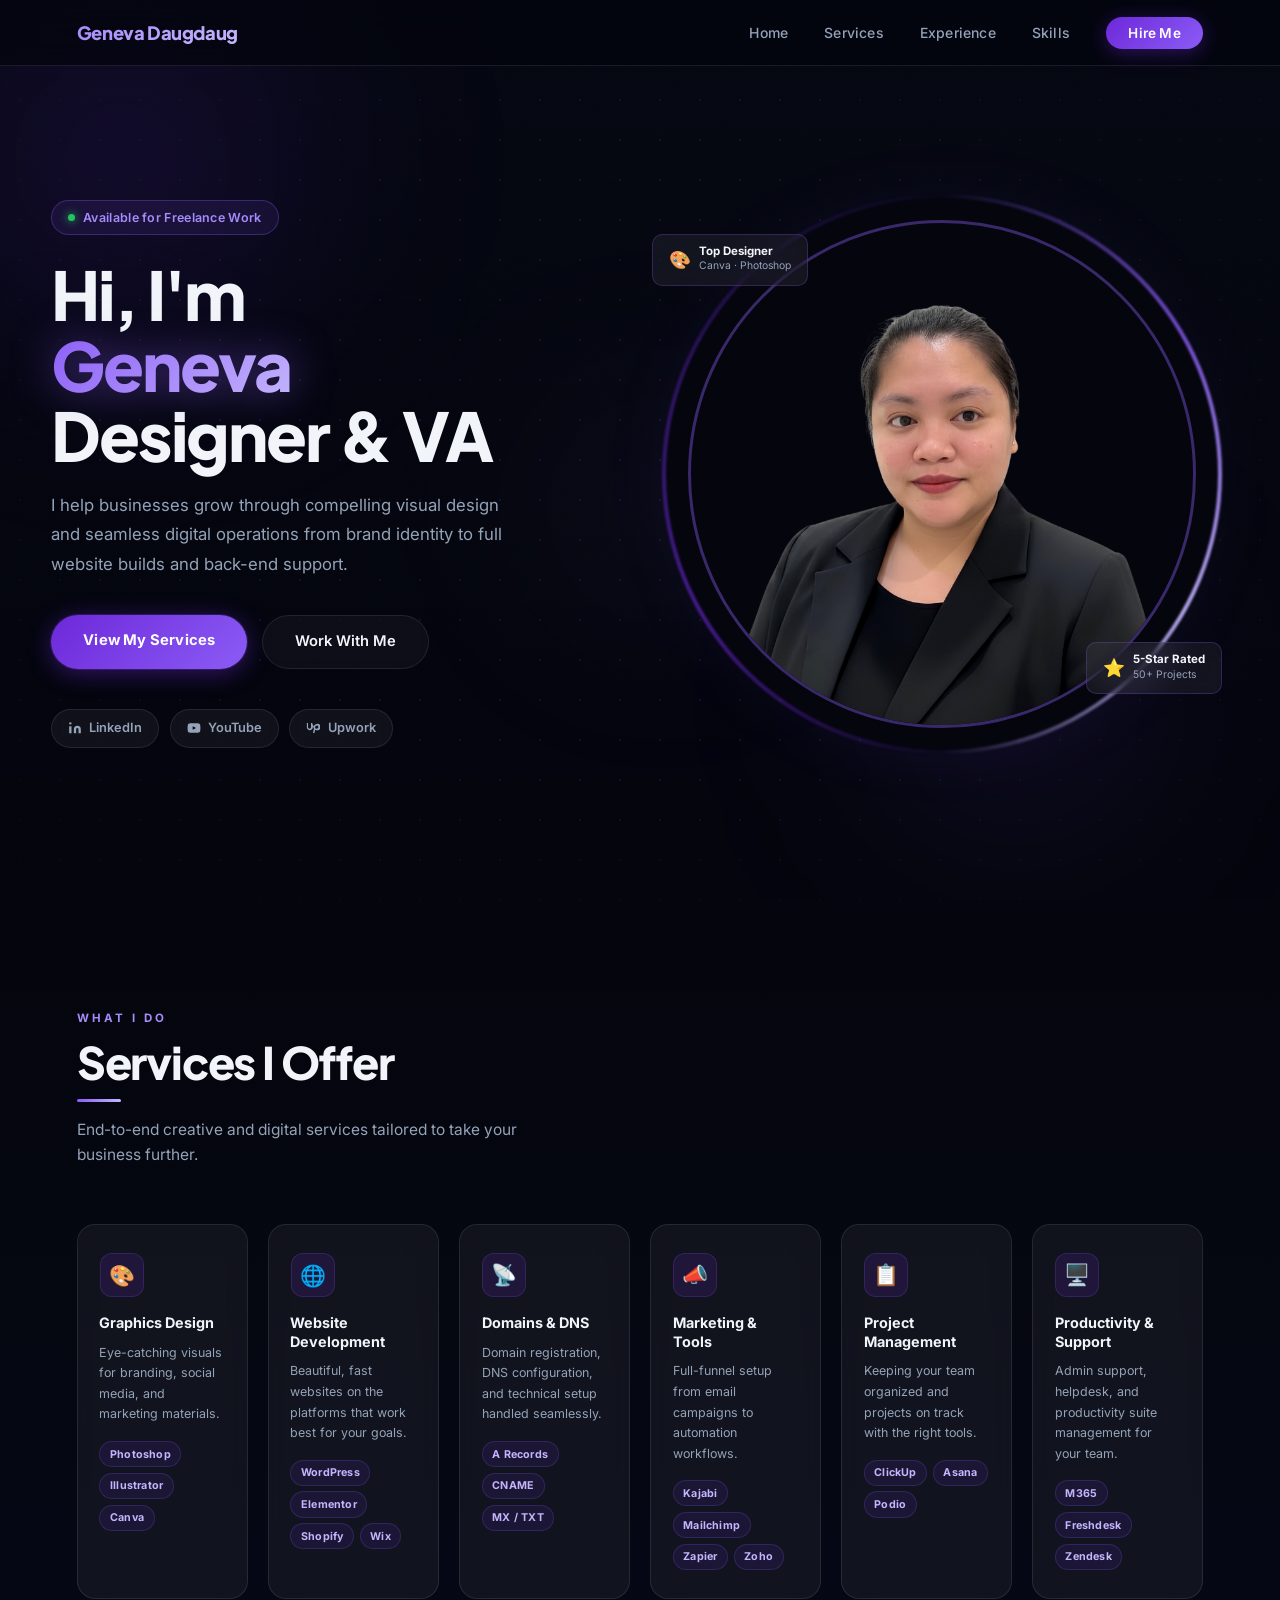
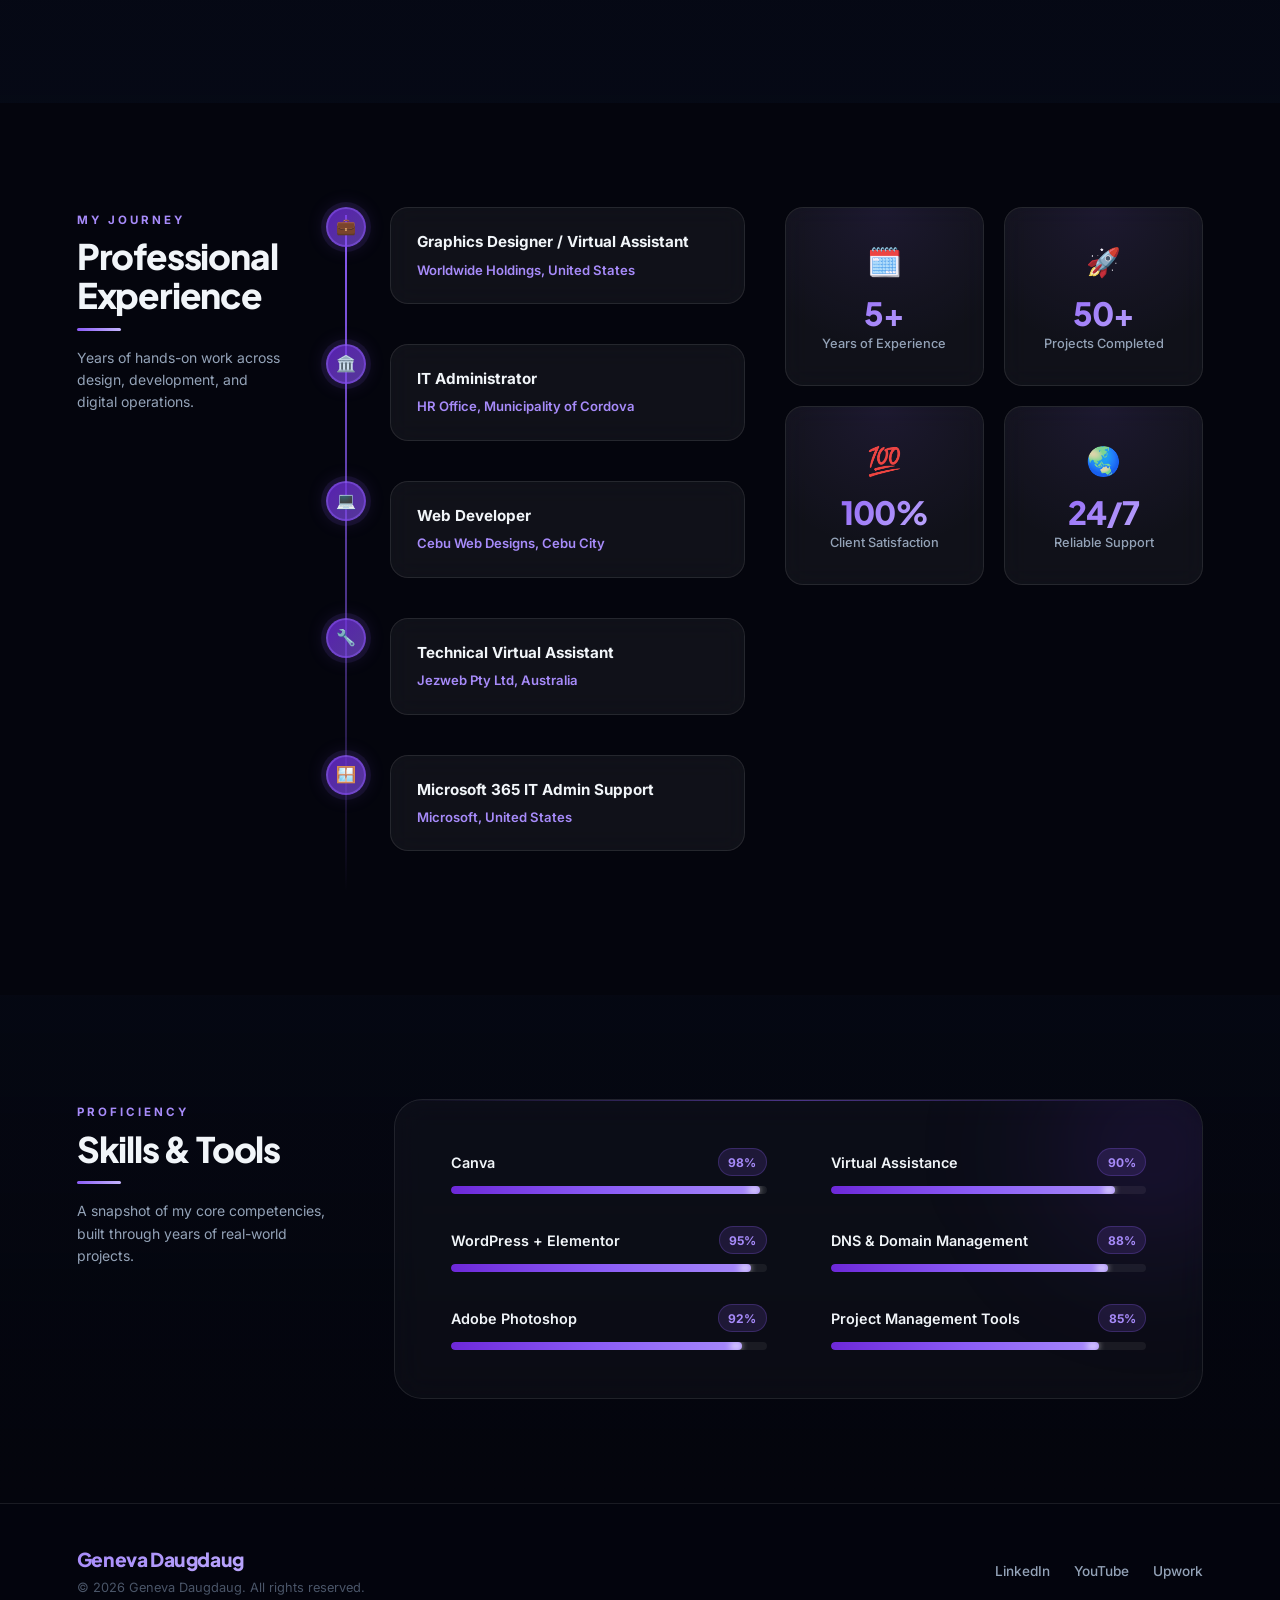
==== index.html @ 977ea363 "feat: update hero portrait to local photo and increase size to 520px Co-Authored-By: Claude Sonnet 4" ====
<!DOCTYPE html>
<html lang="en">
<head>
  <meta charset="UTF-8" />
  <meta name="viewport" content="width=device-width, initial-scale=1.0" />
  <title>Geneva Daugdaug - Designer & Virtual Assistant</title>
  <link rel="preconnect" href="https://fonts.googleapis.com" />
  <link rel="preconnect" href="https://fonts.gstatic.com" crossorigin />
  <link href="https://fonts.googleapis.com/css2?family=Inter:wght@300;400;500;600;700;800;900&family=Plus+Jakarta+Sans:wght@700;800;900&display=swap" rel="stylesheet" />
  <style>
    /* ─────────────────── RESET & VARIABLES ─────────────────── */
    *, *::before, *::after { box-sizing: border-box; margin: 0; padding: 0; }

    :root {
      --bg-deep:    #04050d;
      --bg-navy:    #070b18;
      --bg-card:    rgba(255,255,255,0.04);
      --glass:      rgba(255,255,255,0.05);
      --glass-border: rgba(255,255,255,0.09);
      --purple-1:   #6d28d9;
      --purple-2:   #8b5cf6;
      --purple-3:   #a78bfa;
      --purple-4:   #c4b5fd;
      --neon:       #9f5ff8;
      --text:       #f1f5f9;
      --muted:      #94a3b8;
      --dim:        #4a5568;
      --radius-sm:  10px;
      --radius-md:  18px;
      --radius-lg:  28px;
      --radius-xl:  40px;
      --glow-sm:    0 0 20px rgba(139,92,246,0.25);
      --glow-md:    0 0 40px rgba(139,92,246,0.35);
      --glow-lg:    0 0 80px rgba(139,92,246,0.4);
      --transition: all 0.3s cubic-bezier(0.4, 0, 0.2, 1);
    }

    html { scroll-behavior: smooth; }

    body {
      font-family: 'Inter', sans-serif;
      background: var(--bg-deep);
      color: var(--text);
      overflow-x: hidden;
      line-height: 1.6;
    }

    /* ─────────────────── SCROLLBAR ─────────────────── */
    ::-webkit-scrollbar { width: 6px; }
    ::-webkit-scrollbar-track { background: var(--bg-deep); }
    ::-webkit-scrollbar-thumb { background: var(--purple-2); border-radius: 3px; }

    /* ─────────────────── NOISE TEXTURE ─────────────────── */
    body::before {
      content: '';
      position: fixed;
      inset: 0;
      background-image: url("data:image/svg+xml,%3Csvg viewBox='0 0 200 200' xmlns='http://www.w3.org/2000/svg'%3E%3Cfilter id='n'%3E%3CfeTurbulence type='fractalNoise' baseFrequency='0.65' numOctaves='3' stitchTiles='stitch'/%3E%3C/filter%3E%3Crect width='100%25' height='100%25' filter='url(%23n)' opacity='0.04'/%3E%3C/svg%3E");
      background-size: 200px;
      pointer-events: none;
      z-index: 0;
      opacity: 0.6;
    }

    /* ─────────────────── NAV ─────────────────── */
    nav {
      position: fixed;
      top: 0; left: 0; right: 0;
      z-index: 200;
      display: flex;
      align-items: center;
      justify-content: space-between;
      padding: 1.1rem 6%;
      background: rgba(4,5,13,0.7);
      backdrop-filter: blur(20px);
      -webkit-backdrop-filter: blur(20px);
      border-bottom: 1px solid var(--glass-border);
    }

    .nav-logo {
      font-family: 'Plus Jakarta Sans', sans-serif;
      font-size: 1.15rem;
      font-weight: 800;
      background: linear-gradient(135deg, var(--purple-3), var(--purple-4));
      -webkit-background-clip: text;
      -webkit-text-fill-color: transparent;
      letter-spacing: -0.4px;
    }

    .nav-links {
      display: flex;
      gap: 2.25rem;
      list-style: none;
      align-items: center;
    }

    .nav-links a {
      color: var(--muted);
      text-decoration: none;
      font-size: 0.875rem;
      font-weight: 500;
      letter-spacing: 0.2px;
      transition: var(--transition);
    }
    .nav-links a:hover { color: var(--text); }

    .nav-hire {
      background: linear-gradient(135deg, var(--purple-1), var(--purple-2));
      color: #fff !important;
      padding: 0.5rem 1.4rem;
      border-radius: 50px;
      font-weight: 600 !important;
      font-size: 0.85rem !important;
      box-shadow: 0 4px 20px rgba(109,40,217,0.4);
      transition: var(--transition) !important;
    }
    .nav-hire:hover { transform: translateY(-1px); box-shadow: 0 6px 28px rgba(109,40,217,0.55) !important; }

    /* ─────────────────── HERO ─────────────────── */
    #hero {
      min-height: 100vh;
      display: grid;
      grid-template-columns: 50fr 50fr;
      align-items: center;
      gap: 2rem;
      padding: 8rem 4% 5rem;
      position: relative;
      overflow: hidden;
    }

    /* Background orbs */
    .hero-orb-1, .hero-orb-2, .hero-orb-3 {
      position: absolute;
      border-radius: 50%;
      filter: blur(100px);
      pointer-events: none;
      z-index: 0;
    }
    .hero-orb-1 {
      width: 500px; height: 500px;
      background: radial-gradient(circle, rgba(109,40,217,0.22) 0%, transparent 70%);
      top: -10%; left: -10%;
    }
    .hero-orb-2 {
      width: 400px; height: 400px;
      background: radial-gradient(circle, rgba(139,92,246,0.15) 0%, transparent 70%);
      bottom: 0; right: 5%;
    }
    .hero-orb-3 {
      width: 300px; height: 300px;
      background: radial-gradient(circle, rgba(167,139,250,0.1) 0%, transparent 70%);
      top: 40%; left: 40%;
    }

    /* Grid dots background */
    #hero::after {
      content: '';
      position: absolute;
      inset: 0;
      background-image: radial-gradient(rgba(139,92,246,0.12) 1px, transparent 1px);
      background-size: 40px 40px;
      mask-image: radial-gradient(ellipse 80% 80% at 50% 50%, black 40%, transparent 100%);
      -webkit-mask-image: radial-gradient(ellipse 80% 80% at 50% 50%, black 40%, transparent 100%);
      pointer-events: none;
      z-index: 0;
    }

    .hero-left, .hero-right { position: relative; z-index: 1; }

    /* Badge */
    .badge {
      display: inline-flex;
      align-items: center;
      gap: 0.5rem;
      background: rgba(139,92,246,0.1);
      border: 1px solid rgba(139,92,246,0.3);
      color: var(--purple-3);
      font-size: 0.78rem;
      font-weight: 600;
      padding: 0.4rem 1rem;
      border-radius: 50px;
      margin-bottom: 1.5rem;
      letter-spacing: 0.3px;
    }
    .badge-dot {
      width: 7px; height: 7px;
      background: #22c55e;
      border-radius: 50%;
      box-shadow: 0 0 8px #22c55e;
      animation: pulse-dot 2s ease-in-out infinite;
    }
    @keyframes pulse-dot {
      0%, 100% { box-shadow: 0 0 8px #22c55e; }
      50% { box-shadow: 0 0 14px #22c55e, 0 0 4px #22c55e; }
    }

    /* Headline */
    .hero-headline {
      font-family: 'Plus Jakarta Sans', sans-serif;
      font-size: clamp(2.6rem, 5.5vw, 4.2rem);
      font-weight: 900;
      line-height: 1.05;
      letter-spacing: -2px;
      margin-bottom: 1.25rem;
    }
    .hero-headline .name-glow {
      background: linear-gradient(135deg, var(--purple-2), var(--purple-4));
      -webkit-background-clip: text;
      -webkit-text-fill-color: transparent;
      position: relative;
      filter: drop-shadow(0 0 20px rgba(139,92,246,0.5));
    }

    .hero-sub {
      color: var(--muted);
      font-size: 1.05rem;
      max-width: 460px;
      line-height: 1.75;
      margin-bottom: 2.25rem;
      font-weight: 400;
    }

    /* CTA Buttons */
    .hero-actions {
      display: flex;
      gap: 0.9rem;
      margin-bottom: 2.5rem;
      flex-wrap: wrap;
    }
    .btn-fill {
      background: linear-gradient(135deg, var(--purple-1), var(--purple-2));
      color: #fff;
      padding: 0.9rem 2rem;
      border-radius: 50px;
      font-weight: 700;
      font-size: 0.92rem;
      text-decoration: none;
      letter-spacing: 0.2px;
      transition: var(--transition);
      box-shadow: 0 4px 24px rgba(109,40,217,0.45), 0 0 0 1px rgba(139,92,246,0.2);
      position: relative;
      overflow: hidden;
    }
    .btn-fill::before {
      content: '';
      position: absolute;
      inset: 0;
      background: linear-gradient(135deg, rgba(255,255,255,0.15), transparent);
      opacity: 0;
      transition: opacity 0.3s;
    }
    .btn-fill:hover { transform: translateY(-2px); box-shadow: 0 8px 32px rgba(109,40,217,0.6), 0 0 0 1px rgba(139,92,246,0.3); }
    .btn-fill:hover::before { opacity: 1; }

    .btn-outline {
      background: rgba(255,255,255,0.04);
      color: var(--text);
      padding: 0.9rem 2rem;
      border-radius: 50px;
      font-weight: 600;
      font-size: 0.92rem;
      text-decoration: none;
      border: 1px solid var(--glass-border);
      transition: var(--transition);
      backdrop-filter: blur(8px);
    }
    .btn-outline:hover { border-color: rgba(139,92,246,0.5); background: rgba(139,92,246,0.08); color: var(--purple-3); transform: translateY(-2px); }

    /* Social pills */
    .social-pills {
      display: flex;
      gap: 0.65rem;
      flex-wrap: wrap;
    }
    .social-pill {
      display: flex;
      align-items: center;
      gap: 0.45rem;
      background: var(--glass);
      border: 1px solid var(--glass-border);
      color: var(--muted);
      text-decoration: none;
      padding: 0.5rem 1rem;
      border-radius: 50px;
      font-size: 0.8rem;
      font-weight: 600;
      transition: var(--transition);
      backdrop-filter: blur(8px);
    }
    .social-pill svg { width: 14px; height: 14px; flex-shrink: 0; }
    .social-pill:hover { color: var(--text); border-color: rgba(139,92,246,0.4); background: rgba(139,92,246,0.08); transform: translateY(-2px); }

    /* ─────────────────── HERO RIGHT ─────────────────── */
    .hero-right {
      display: flex;
      align-items: center;
      justify-content: center;
    }

    .portrait-scene {
      position: relative;
      width: 520px;
      height: 520px;
      flex-shrink: 0;
    }

    /* Outer spinning ring */
    .ring-outer {
      position: absolute;
      inset: -20px;
      border-radius: 50%;
      background: conic-gradient(
        from 0deg,
        transparent 0deg,
        rgba(139,92,246,0.8) 60deg,
        rgba(196,181,253,0.9) 120deg,
        transparent 180deg,
        rgba(109,40,217,0.6) 240deg,
        transparent 360deg
      );
      animation: spin 6s linear infinite;
      filter: blur(1px);
    }
    @keyframes spin { to { transform: rotate(360deg); } }

    .ring-outer::after {
      content: '';
      position: absolute;
      inset: 4px;
      border-radius: 50%;
      background: var(--bg-deep);
    }

    /* Glow behind */
    .portrait-glow {
      position: absolute;
      inset: -40px;
      border-radius: 50%;
      background: radial-gradient(circle, rgba(109,40,217,0.35) 0%, rgba(139,92,246,0.15) 40%, transparent 70%);
      filter: blur(30px);
      animation: glow-pulse 3s ease-in-out infinite;
    }
    @keyframes glow-pulse {
      0%, 100% { opacity: 0.7; transform: scale(1); }
      50% { opacity: 1; transform: scale(1.05); }
    }

    /* Portrait image */
    .portrait-img {
      position: absolute;
      inset: 6px;
      border-radius: 50%;
      overflow: hidden;
      z-index: 2;
      border: 3px solid rgba(139,92,246,0.4);
    }
    .portrait-img img {
      width: 100%;
      height: 100%;
      object-fit: cover;
      object-position: center top;
      filter: brightness(1.05) contrast(1.05);
    }

    /* Floating particles */
    .particle {
      position: absolute;
      border-radius: 50%;
      background: var(--purple-3);
      animation: float-particle linear infinite;
      opacity: 0;
      z-index: 3;
    }
    @keyframes float-particle {
      0%   { opacity: 0; transform: translateY(0) scale(0); }
      10%  { opacity: 0.8; }
      90%  { opacity: 0.4; }
      100% { opacity: 0; transform: translateY(-120px) scale(1.5); }
    }
    .p1 { width: 6px; height: 6px; bottom: 60px; left: 20px;  animation-duration: 3.5s; animation-delay: 0s; }
    .p2 { width: 4px; height: 4px; bottom: 40px; right: 30px; animation-duration: 4s;   animation-delay: 0.8s; background: var(--purple-4); }
    .p3 { width: 8px; height: 8px; bottom: 80px; left: 50px;  animation-duration: 5s;   animation-delay: 1.5s; }
    .p4 { width: 3px; height: 3px; bottom: 30px; right: 60px; animation-duration: 3s;   animation-delay: 2.2s; background: #c4b5fd; }
    .p5 { width: 5px; height: 5px; bottom: 100px; left: 0px;  animation-duration: 4.5s; animation-delay: 0.4s; }
    .p6 { width: 4px; height: 4px; bottom: 50px; right: 10px; animation-duration: 3.8s; animation-delay: 1.1s; background: var(--purple-4); }
    .p7 { width: 7px; height: 7px; bottom: 20px; left: 80px;  animation-duration: 4.2s; animation-delay: 2.7s; }
    .p8 { width: 3px; height: 3px; bottom: 70px; right: 80px; animation-duration: 5.5s; animation-delay: 0.6s; background: #e0d4ff; }

    /* Floating stat chips */
    .stat-chip {
      position: absolute;
      background: rgba(255,255,255,0.06);
      backdrop-filter: blur(16px);
      -webkit-backdrop-filter: blur(16px);
      border: 1px solid rgba(139,92,246,0.25);
      border-radius: var(--radius-sm);
      padding: 0.6rem 1rem;
      display: flex;
      align-items: center;
      gap: 0.5rem;
      z-index: 4;
      animation: chip-float 4s ease-in-out infinite;
    }
    @keyframes chip-float {
      0%, 100% { transform: translateY(0); }
      50% { transform: translateY(-8px); }
    }
    .chip-1 { top: 20px; left: -30px; animation-delay: 0s; }
    .chip-2 { bottom: 40px; right: -20px; animation-delay: 1.5s; }
    .chip-icon { font-size: 1.1rem; }
    .chip-label { font-size: 0.72rem; font-weight: 700; color: var(--text); line-height: 1.2; }
    .chip-sub { font-size: 0.65rem; color: var(--muted); }

    /* ─────────────────── SECTION BASE ─────────────────── */
    section { padding: 6.5rem 6%; position: relative; z-index: 1; }
    section:nth-child(even) { background: linear-gradient(to bottom, rgba(7,11,24,0.5), var(--bg-deep)); }

    .section-eyebrow {
      display: inline-block;
      font-size: 0.72rem;
      font-weight: 700;
      letter-spacing: 3px;
      text-transform: uppercase;
      color: var(--purple-3);
      margin-bottom: 0.6rem;
    }
    .section-title {
      font-family: 'Plus Jakarta Sans', sans-serif;
      font-size: clamp(1.9rem, 4vw, 2.8rem);
      font-weight: 900;
      letter-spacing: -1.2px;
      margin-bottom: 0.6rem;
      line-height: 1.1;
    }
    .section-line {
      width: 44px; height: 3px;
      background: linear-gradient(90deg, var(--purple-2), var(--purple-4));
      border-radius: 2px;
      margin: 0.8rem 0 1rem;
    }
    .section-desc {
      color: var(--muted);
      max-width: 500px;
      margin-bottom: 3.5rem;
      font-size: 0.97rem;
    }

    /* ─────────────────── SERVICES ─────────────────── */
    #services {
      background: linear-gradient(to bottom, var(--bg-deep), rgba(7,11,24,0.8));
    }

    .services-grid {
      display: grid;
      grid-template-columns: repeat(6, 1fr);
      gap: 1.25rem;
    }

    .service-card {
      background: var(--glass);
      border: 1px solid var(--glass-border);
      border-radius: var(--radius-md);
      padding: 1.75rem 1.35rem;
      backdrop-filter: blur(12px);
      -webkit-backdrop-filter: blur(12px);
      transition: var(--transition);
      position: relative;
      overflow: hidden;
      cursor: default;
    }
    .service-card::before {
      content: '';
      position: absolute;
      top: 0; left: 0; right: 0;
      height: 1px;
      background: linear-gradient(90deg, transparent, rgba(139,92,246,0.6), transparent);
      opacity: 0;
      transition: opacity 0.35s;
    }
    .service-card::after {
      content: '';
      position: absolute;
      inset: 0;
      background: radial-gradient(circle at 50% 0%, rgba(139,92,246,0.08) 0%, transparent 60%);
      opacity: 0;
      transition: opacity 0.35s;
    }
    .service-card:hover {
      transform: translateY(-6px);
      border-color: rgba(139,92,246,0.35);
      box-shadow: 0 16px 48px rgba(0,0,0,0.4), 0 0 0 1px rgba(139,92,246,0.15), var(--glow-sm);
    }
    .service-card:hover::before, .service-card:hover::after { opacity: 1; }

    .service-icon-wrap {
      width: 44px; height: 44px;
      background: rgba(109,40,217,0.15);
      border: 1px solid rgba(139,92,246,0.2);
      border-radius: 12px;
      display: flex;
      align-items: center;
      justify-content: center;
      margin-bottom: 1.1rem;
      font-size: 1.3rem;
      transition: var(--transition);
    }
    .service-card:hover .service-icon-wrap {
      background: rgba(109,40,217,0.25);
      box-shadow: 0 0 16px rgba(139,92,246,0.3);
    }
    .service-name {
      font-weight: 700;
      font-size: 0.9rem;
      margin-bottom: 0.6rem;
      line-height: 1.3;
    }
    .service-desc {
      color: var(--muted);
      font-size: 0.78rem;
      line-height: 1.65;
      margin-bottom: 1rem;
    }
    .tag-group { display: flex; flex-wrap: wrap; gap: 0.35rem; }
    .tag {
      background: rgba(109,40,217,0.12);
      border: 1px solid rgba(139,92,246,0.2);
      color: var(--purple-4);
      font-size: 0.67rem;
      font-weight: 700;
      padding: 0.22rem 0.6rem;
      border-radius: 50px;
      letter-spacing: 0.2px;
    }

    /* ─────────────────── EXPERIENCE ─────────────────── */
    #experience { background: var(--bg-deep); }

    .exp-layout {
      display: grid;
      grid-template-columns: 20fr 40fr 40fr;
      gap: 2.5rem;
      align-items: start;
    }

    .exp-header { padding-top: 0.25rem; }
    .exp-header .section-eyebrow { display: block; margin-bottom: 0.5rem; }
    .exp-header .section-title { font-size: clamp(1.6rem, 3vw, 2.2rem); }
    .exp-header .section-line { margin: 0.8rem 0 1rem; }
    .exp-header .section-desc { font-size: 0.875rem; max-width: 100%; margin-bottom: 0; }

    /* Timeline */
    .timeline { position: relative; }
    .timeline::before {
      content: '';
      position: absolute;
      left: 19px;
      top: 8px;
      bottom: 0;
      width: 2px;
      background: linear-gradient(to bottom,
        var(--purple-2) 0%,
        rgba(139,92,246,0.5) 60%,
        transparent 100%
      );
    }

    .tl-item {
      display: flex;
      gap: 1.5rem;
      padding-bottom: 2.5rem;
      position: relative;
    }

    .tl-icon {
      width: 40px; height: 40px;
      min-width: 40px;
      border-radius: 50%;
      background: linear-gradient(135deg, rgba(109,40,217,0.8), rgba(139,92,246,0.6));
      border: 2px solid rgba(139,92,246,0.5);
      display: flex;
      align-items: center;
      justify-content: center;
      font-size: 1rem;
      z-index: 1;
      box-shadow: 0 0 0 5px rgba(139,92,246,0.1), 0 0 20px rgba(139,92,246,0.2);
    }

    .tl-card {
      background: var(--glass);
      border: 1px solid var(--glass-border);
      border-radius: var(--radius-md);
      padding: 1.4rem 1.6rem;
      flex: 1;
      backdrop-filter: blur(12px);
      transition: var(--transition);
    }
    .tl-card:hover {
      border-color: rgba(139,92,246,0.3);
      box-shadow: var(--glow-sm);
      transform: translateX(4px);
    }
    .tl-role {
      font-weight: 700;
      font-size: 0.95rem;
      margin-bottom: 0.3rem;
    }
    .tl-org {
      color: var(--purple-3);
      font-size: 0.82rem;
      font-weight: 600;
    }

    /* Stats */
    .stats-grid {
      display: grid;
      grid-template-columns: 1fr 1fr;
      gap: 1.25rem;
    }

    .stat-card {
      background: var(--glass);
      border: 1px solid var(--glass-border);
      border-radius: var(--radius-md);
      padding: 2rem 1.5rem;
      backdrop-filter: blur(12px);
      text-align: center;
      position: relative;
      overflow: hidden;
      transition: var(--transition);
    }
    .stat-card::before {
      content: '';
      position: absolute;
      inset: 0;
      background: radial-gradient(circle at 50% 0%, rgba(139,92,246,0.1) 0%, transparent 70%);
    }
    .stat-card:hover {
      border-color: rgba(139,92,246,0.35);
      transform: translateY(-4px);
      box-shadow: 0 16px 48px rgba(0,0,0,0.35), var(--glow-sm);
    }
    .stat-emoji { font-size: 1.75rem; margin-bottom: 0.75rem; }
    .stat-num {
      font-family: 'Plus Jakarta Sans', sans-serif;
      font-size: 2rem;
      font-weight: 900;
      background: linear-gradient(135deg, var(--purple-2), var(--purple-4));
      -webkit-background-clip: text;
      -webkit-text-fill-color: transparent;
      letter-spacing: -1px;
      line-height: 1;
      margin-bottom: 0.4rem;
    }
    .stat-label {
      color: var(--muted);
      font-size: 0.8rem;
      font-weight: 500;
      line-height: 1.4;
    }

    /* ─────────────────── SKILLS ─────────────────── */
    #skills {
      background: linear-gradient(to bottom, rgba(7,11,24,0.5), var(--bg-deep));
    }

    .skills-layout {
      display: grid;
      grid-template-columns: 25fr 75fr;
      gap: 3rem;
      align-items: start;
    }

    .skills-header { padding-top: 0.25rem; }
    .skills-header .section-eyebrow { display: block; margin-bottom: 0.5rem; }
    .skills-header .section-title { font-size: clamp(1.6rem, 3vw, 2.2rem); }
    .skills-header .section-line { margin: 0.8rem 0 1rem; }
    .skills-header .section-desc { font-size: 0.875rem; max-width: 100%; margin-bottom: 0; }

    .skills-panel {
      background: rgba(255,255,255,0.03);
      border: 1px solid var(--glass-border);
      border-radius: var(--radius-lg);
      padding: 3rem 3.5rem;
      backdrop-filter: blur(16px);
      -webkit-backdrop-filter: blur(16px);
      position: relative;
      overflow: hidden;
    }
    .skills-panel::before {
      content: '';
      position: absolute;
      top: 0; left: 0; right: 0;
      height: 1px;
      background: linear-gradient(90deg, transparent, rgba(139,92,246,0.5), transparent);
    }
    .skills-panel-glow {
      position: absolute;
      top: -100px; right: -100px;
      width: 300px; height: 300px;
      border-radius: 50%;
      background: radial-gradient(circle, rgba(109,40,217,0.2) 0%, transparent 70%);
      filter: blur(60px);
      pointer-events: none;
    }

    .skill-row {
      display: grid;
      grid-template-columns: 1fr 1fr;
      gap: 2rem 4rem;
    }
    .skill-item { position: relative; }
    .skill-head {
      display: flex;
      justify-content: space-between;
      align-items: center;
      margin-bottom: 0.65rem;
    }
    .skill-name { font-weight: 600; font-size: 0.9rem; }
    .skill-pct {
      background: rgba(139,92,246,0.15);
      border: 1px solid rgba(139,92,246,0.25);
      color: var(--purple-3);
      font-size: 0.75rem;
      font-weight: 700;
      padding: 0.2rem 0.6rem;
      border-radius: 50px;
    }
    .skill-bar {
      background: rgba(255,255,255,0.06);
      border-radius: 50px;
      height: 8px;
      overflow: hidden;
      position: relative;
    }
    .skill-fill {
      height: 100%;
      border-radius: 50px;
      background: linear-gradient(90deg, var(--purple-1), var(--purple-2), var(--purple-3));
      width: 0;
      transition: width 1.4s cubic-bezier(0.4, 0, 0.2, 1);
      position: relative;
    }
    .skill-fill::after {
      content: '';
      position: absolute;
      right: 0; top: 0; bottom: 0;
      width: 12px;
      background: rgba(255,255,255,0.6);
      border-radius: 50px;
      filter: blur(3px);
      animation: skill-shine 2s ease-in-out infinite;
    }
    @keyframes skill-shine {
      0%, 100% { opacity: 0.6; }
      50% { opacity: 1; }
    }

    /* ─────────────────── FOOTER ─────────────────── */
    footer {
      background: rgba(4,5,13,0.95);
      border-top: 1px solid var(--glass-border);
      padding: 2.5rem 6%;
      display: flex;
      align-items: center;
      justify-content: space-between;
      flex-wrap: wrap;
      gap: 1.5rem;
    }
    .footer-left .nav-logo { font-size: 1.2rem; }
    .footer-copy {
      color: var(--dim);
      font-size: 0.8rem;
      margin-top: 0.2rem;
    }
    .footer-right {
      display: flex;
      gap: 1.5rem;
      align-items: center;
    }
    .footer-link {
      color: var(--muted);
      text-decoration: none;
      font-size: 0.85rem;
      font-weight: 500;
      transition: color 0.2s;
    }
    .footer-link:hover { color: var(--purple-3); }

    /* ─────────────────── SCROLL ANIMATIONS ─────────────────── */
    .reveal {
      opacity: 0;
      transform: translateY(30px);
      transition: opacity 0.7s ease, transform 0.7s ease;
    }
    .reveal.visible { opacity: 1; transform: translateY(0); }
    .reveal-delay-1 { transition-delay: 0.1s; }
    .reveal-delay-2 { transition-delay: 0.2s; }
    .reveal-delay-3 { transition-delay: 0.3s; }
    .reveal-delay-4 { transition-delay: 0.4s; }
    .reveal-delay-5 { transition-delay: 0.5s; }

    /* ─────────────────── RESPONSIVE ─────────────────── */
    @media (max-width: 1200px) {
      .services-grid { grid-template-columns: repeat(3, 1fr); }
    }
    @media (max-width: 900px) {
      #hero { grid-template-columns: 1fr; text-align: center; gap: 3rem; }
      .hero-left { order: 2; }
      .hero-right { order: 1; }
      .hero-sub, .section-desc { margin-left: auto; margin-right: auto; }
      .hero-actions, .social-pills { justify-content: center; }
      .portrait-scene { width: 280px; height: 280px; }
      .chip-1 { display: none; }
      .chip-2 { display: none; }
      .exp-layout { grid-template-columns: 1fr; gap: 2rem; }
      .exp-header .section-title { font-size: 1.8rem; }
      .skill-row { grid-template-columns: 1fr; }
      .skills-panel { padding: 2rem 1.75rem; }
      .skills-layout { grid-template-columns: 1fr; gap: 2rem; }
    }
    @media (max-width: 640px) {
      .nav-links { display: none; }
      #hero { padding: 7rem 5% 4rem; }
      section { padding: 5rem 5%; }
      .services-grid { grid-template-columns: 1fr 1fr; }
      .stats-grid { grid-template-columns: 1fr 1fr; }
      footer { flex-direction: column; text-align: center; }
      .footer-right { justify-content: center; }
    }
    @media (max-width: 420px) {
      .services-grid { grid-template-columns: 1fr; }
    }
  </style>
</head>
<body>

  <!-- ── NAV ── -->
  <nav>
    <span class="nav-logo">Geneva Daugdaug</span>
    <ul class="nav-links">
      <li><a href="#hero">Home</a></li>
      <li><a href="#services">Services</a></li>
      <li><a href="#experience">Experience</a></li>
      <li><a href="#skills">Skills</a></li>
      <li><a href="https://www.upwork.com/freelancers/~018397ada8abcbda99" target="_blank" class="nav-hire">Hire Me</a></li>
    </ul>
  </nav>

  <!-- ── HERO ── -->
  <section id="hero">
    <div class="hero-orb-1"></div>
    <div class="hero-orb-2"></div>
    <div class="hero-orb-3"></div>

    <!-- Left -->
    <div class="hero-left">
      <div class="badge">
        <span class="badge-dot"></span>
        Available for Freelance Work
      </div>

      <h1 class="hero-headline">
        Hi, I'm<br/>
        <span class="name-glow">Geneva</span><br/>
        Designer &amp; VA
      </h1>

      <p class="hero-sub">
        I help businesses grow through compelling visual design and seamless digital operations from brand identity to full website builds and back-end support.
      </p>

      <div class="hero-actions">
        <a href="#services" class="btn-fill">View My Services</a>
        <a href="https://www.upwork.com/freelancers/~018397ada8abcbda99" target="_blank" class="btn-outline">Work With Me</a>
      </div>

      <div class="social-pills">
        <a href="https://www.linkedin.com/in/geneva-daugdaug-bb7b15140/" target="_blank" class="social-pill">
          <svg viewBox="0 0 24 24" fill="currentColor"><path d="M16 8a6 6 0 0 1 6 6v7h-4v-7a2 2 0 0 0-4 0v7h-4v-7a6 6 0 0 1 6-6zM2 9h4v12H2z"/><circle cx="4" cy="4" r="2"/></svg>
          LinkedIn
        </a>
        <a href="https://www.youtube.com/channel/UCPqZDycrBTsmSQRcVuM3-6Q" target="_blank" class="social-pill">
          <svg viewBox="0 0 24 24" fill="currentColor"><path d="M22.54 6.42a2.78 2.78 0 0 0-1.95-1.96C18.88 4 12 4 12 4s-6.88 0-8.59.46A2.78 2.78 0 0 0 1.46 6.42 29 29 0 0 0 1 12a29 29 0 0 0 .46 5.58 2.78 2.78 0 0 0 1.95 1.96C5.12 20 12 20 12 20s6.88 0 8.59-.46a2.78 2.78 0 0 0 1.96-1.96A29 29 0 0 0 23 12a29 29 0 0 0-.46-5.58z"/><polygon points="9.75 15.02 15.5 12 9.75 8.98 9.75 15.02" fill="#04050d"/></svg>
          YouTube
        </a>
        <a href="https://www.upwork.com/freelancers/~018397ada8abcbda99" target="_blank" class="social-pill">
          <svg viewBox="0 0 24 24" fill="currentColor"><path d="M18.561 13.158c-1.102 0-2.135-.467-3.074-1.227l.228-1.076.008-.042c.207-1.143.849-3.06 2.839-3.06 1.492 0 2.703 1.212 2.703 2.703-.001 1.489-1.212 2.702-2.704 2.702zm0-8.14c-2.539 0-4.51 1.649-5.31 4.366-1.22-1.834-2.148-4.036-2.687-5.892H8.559v7.112c-.002 1.406-1.141 2.546-2.547 2.546-1.405 0-2.543-1.14-2.543-2.546V3.492H1.468v7.112c0 2.815 2.293 5.109 5.109 5.109 2.815 0 5.108-2.294 5.108-5.109v-1.19c.529 1.107 1.182 2.229 1.974 3.221l-1.673 7.873h2.521l1.213-5.71c1.063.679 2.285 1.109 3.841 1.109 3.1 0 5.623-2.523 5.623-5.623 0-3.1-2.523-5.623-5.623-5.623z"/></svg>
          Upwork
        </a>
      </div>
    </div>

    <!-- Right -->
    <div class="hero-right">
      <div class="portrait-scene">
        <div class="portrait-glow"></div>
        <div class="ring-outer"></div>

        <div class="portrait-img">
          <img src="imgs/gnv-nobg.png" alt="Geneva Daugdaug" />
        </div>

        <!-- Floating particles -->
        <div class="particle p1"></div>
        <div class="particle p2"></div>
        <div class="particle p3"></div>
        <div class="particle p4"></div>
        <div class="particle p5"></div>
        <div class="particle p6"></div>
        <div class="particle p7"></div>
        <div class="particle p8"></div>

        <!-- Floating chips -->
        <div class="stat-chip chip-1">
          <span class="chip-icon">🎨</span>
          <div><div class="chip-label">Top Designer</div><div class="chip-sub">Canva · Photoshop</div></div>
        </div>
        <div class="stat-chip chip-2">
          <span class="chip-icon">⭐</span>
          <div><div class="chip-label">5-Star Rated</div><div class="chip-sub">50+ Projects</div></div>
        </div>
      </div>
    </div>
  </section>

  <!-- ── SERVICES ── -->
  <section id="services">
    <p class="section-eyebrow">What I Do</p>
    <h2 class="section-title">Services I Offer</h2>
    <div class="section-line"></div>
    <p class="section-desc">End-to-end creative and digital services tailored to take your business further.</p>

    <div class="services-grid">

      <div class="service-card reveal">
        <div class="service-icon-wrap">🎨</div>
        <div class="service-name">Graphics Design</div>
        <p class="service-desc">Eye-catching visuals for branding, social media, and marketing materials.</p>
        <div class="tag-group">
          <span class="tag">Photoshop</span>
          <span class="tag">Illustrator</span>
          <span class="tag">Canva</span>
        </div>
      </div>

      <div class="service-card reveal reveal-delay-1">
        <div class="service-icon-wrap">🌐</div>
        <div class="service-name">Website Development</div>
        <p class="service-desc">Beautiful, fast websites on the platforms that work best for your goals.</p>
        <div class="tag-group">
          <span class="tag">WordPress</span>
          <span class="tag">Elementor</span>
          <span class="tag">Shopify</span>
          <span class="tag">Wix</span>
        </div>
      </div>

      <div class="service-card reveal reveal-delay-2">
        <div class="service-icon-wrap">📡</div>
        <div class="service-name">Domains &amp; DNS</div>
        <p class="service-desc">Domain registration, DNS configuration, and technical setup handled seamlessly.</p>
        <div class="tag-group">
          <span class="tag">A Records</span>
          <span class="tag">CNAME</span>
          <span class="tag">MX / TXT</span>
        </div>
      </div>

      <div class="service-card reveal reveal-delay-3">
        <div class="service-icon-wrap">📣</div>
        <div class="service-name">Marketing &amp; Tools</div>
        <p class="service-desc">Full-funnel setup from email campaigns to automation workflows.</p>
        <div class="tag-group">
          <span class="tag">Kajabi</span>
          <span class="tag">Mailchimp</span>
          <span class="tag">Zapier</span>
          <span class="tag">Zoho</span>
        </div>
      </div>

      <div class="service-card reveal reveal-delay-4">
        <div class="service-icon-wrap">📋</div>
        <div class="service-name">Project Management</div>
        <p class="service-desc">Keeping your team organized and projects on track with the right tools.</p>
        <div class="tag-group">
          <span class="tag">ClickUp</span>
          <span class="tag">Asana</span>
          <span class="tag">Podio</span>
        </div>
      </div>

      <div class="service-card reveal reveal-delay-5">
        <div class="service-icon-wrap">🖥️</div>
        <div class="service-name">Productivity &amp; Support</div>
        <p class="service-desc">Admin support, helpdesk, and productivity suite management for your team.</p>
        <div class="tag-group">
          <span class="tag">M365</span>
          <span class="tag">Freshdesk</span>
          <span class="tag">Zendesk</span>
        </div>
      </div>

    </div>
  </section>

  <!-- ── EXPERIENCE ── -->
  <section id="experience">
    <div class="exp-layout">

      <!-- Left: Header -->
      <div class="exp-header reveal">
        <p class="section-eyebrow">My Journey</p>
        <h2 class="section-title">Professional Experience</h2>
        <div class="section-line"></div>
        <p class="section-desc">Years of hands-on work across design, development, and digital operations.</p>
      </div>

      <!-- Center: Timeline -->
      <div class="timeline">

        <div class="tl-item reveal">
          <div class="tl-icon">💼</div>
          <div class="tl-card">
            <div class="tl-role">Graphics Designer / Virtual Assistant</div>
            <div class="tl-org">Worldwide Holdings, United States</div>
          </div>
        </div>

        <div class="tl-item reveal reveal-delay-1">
          <div class="tl-icon">🏛️</div>
          <div class="tl-card">
            <div class="tl-role">IT Administrator</div>
            <div class="tl-org">HR Office, Municipality of Cordova</div>
          </div>
        </div>

        <div class="tl-item reveal reveal-delay-2">
          <div class="tl-icon">💻</div>
          <div class="tl-card">
            <div class="tl-role">Web Developer</div>
            <div class="tl-org">Cebu Web Designs, Cebu City</div>
          </div>
        </div>

        <div class="tl-item reveal reveal-delay-3">
          <div class="tl-icon">🔧</div>
          <div class="tl-card">
            <div class="tl-role">Technical Virtual Assistant</div>
            <div class="tl-org">Jezweb Pty Ltd, Australia</div>
          </div>
        </div>

        <div class="tl-item reveal reveal-delay-4">
          <div class="tl-icon">🪟</div>
          <div class="tl-card">
            <div class="tl-role">Microsoft 365 IT Admin Support</div>
            <div class="tl-org">Microsoft, United States</div>
          </div>
        </div>

      </div>

      <!-- Stats -->
      <div class="stats-grid">

        <div class="stat-card reveal">
          <div class="stat-emoji">🗓️</div>
          <div class="stat-num">5+</div>
          <div class="stat-label">Years of Experience</div>
        </div>

        <div class="stat-card reveal reveal-delay-1">
          <div class="stat-emoji">🚀</div>
          <div class="stat-num">50+</div>
          <div class="stat-label">Projects Completed</div>
        </div>

        <div class="stat-card reveal reveal-delay-2">
          <div class="stat-emoji">💯</div>
          <div class="stat-num">100%</div>
          <div class="stat-label">Client Satisfaction</div>
        </div>

        <div class="stat-card reveal reveal-delay-3">
          <div class="stat-emoji">🌏</div>
          <div class="stat-num">24/7</div>
          <div class="stat-label">Reliable Support</div>
        </div>

      </div>
    </div>
  </section>

  <!-- ── SKILLS ── -->
  <section id="skills">
    <div class="skills-layout">

      <!-- Left: Header -->
      <div class="skills-header reveal">
        <p class="section-eyebrow">Proficiency</p>
        <h2 class="section-title">Skills &amp; Tools</h2>
        <div class="section-line"></div>
        <p class="section-desc">A snapshot of my core competencies, built through years of real-world projects.</p>
      </div>

      <!-- Right: Panel -->
      <div class="skills-panel reveal">
      <div class="skills-panel-glow"></div>

      <div class="skill-row">

        <div class="skill-item">
          <div class="skill-head">
            <span class="skill-name">Canva</span>
            <span class="skill-pct">98%</span>
          </div>
          <div class="skill-bar"><div class="skill-fill" data-width="98"></div></div>
        </div>

        <div class="skill-item">
          <div class="skill-head">
            <span class="skill-name">Virtual Assistance</span>
            <span class="skill-pct">90%</span>
          </div>
          <div class="skill-bar"><div class="skill-fill" data-width="90"></div></div>
        </div>

        <div class="skill-item">
          <div class="skill-head">
            <span class="skill-name">WordPress + Elementor</span>
            <span class="skill-pct">95%</span>
          </div>
          <div class="skill-bar"><div class="skill-fill" data-width="95"></div></div>
        </div>

        <div class="skill-item">
          <div class="skill-head">
            <span class="skill-name">DNS &amp; Domain Management</span>
            <span class="skill-pct">88%</span>
          </div>
          <div class="skill-bar"><div class="skill-fill" data-width="88"></div></div>
        </div>

        <div class="skill-item">
          <div class="skill-head">
            <span class="skill-name">Adobe Photoshop</span>
            <span class="skill-pct">92%</span>
          </div>
          <div class="skill-bar"><div class="skill-fill" data-width="92"></div></div>
        </div>

        <div class="skill-item">
          <div class="skill-head">
            <span class="skill-name">Project Management Tools</span>
            <span class="skill-pct">85%</span>
          </div>
          <div class="skill-bar"><div class="skill-fill" data-width="85"></div></div>
        </div>

      </div>
    </div>

    </div><!-- end skills-layout -->
  </section>

  <!-- ── FOOTER ── -->
  <footer>
    <div class="footer-left">
      <div class="nav-logo">Geneva Daugdaug</div>
      <p class="footer-copy">© 2026 Geneva Daugdaug. All rights reserved.</p>
    </div>
    <div class="footer-right">
      <a href="https://www.linkedin.com/in/geneva-daugdaug-bb7b15140/" target="_blank" class="footer-link">LinkedIn</a>
      <a href="https://www.youtube.com/channel/UCPqZDycrBTsmSQRcVuM3-6Q" target="_blank" class="footer-link">YouTube</a>
      <a href="https://www.upwork.com/freelancers/~018397ada8abcbda99" target="_blank" class="footer-link">Upwork</a>
    </div>
  </footer>

  <script>
    // ── Scroll reveal + skill bar animation ──
    const revealEls = document.querySelectorAll('.reveal');
    const skillFills = document.querySelectorAll('.skill-fill');
    let skillsAnimated = false;

    const observer = new IntersectionObserver((entries) => {
      entries.forEach(entry => {
        if (entry.isIntersecting) {
          entry.target.classList.add('visible');
        }
      });
    }, { threshold: 0.12 });

    revealEls.forEach(el => observer.observe(el));

    // Animate skill bars when skills section enters view
    const skillsSection = document.getElementById('skills');
    const skillObserver = new IntersectionObserver((entries) => {
      if (entries[0].isIntersecting && !skillsAnimated) {
        skillsAnimated = true;
        // Stagger each bar
        skillFills.forEach((fill, i) => {
          setTimeout(() => {
            fill.style.width = fill.dataset.width + '%';
          }, i * 120);
        });
      }
    }, { threshold: 0.3 });

    if (skillsSection) skillObserver.observe(skillsSection);

    // ── Subtle parallax on hero orbs ──
    document.addEventListener('mousemove', (e) => {
      const x = (e.clientX / window.innerWidth - 0.5) * 20;
      const y = (e.clientY / window.innerHeight - 0.5) * 20;
      const orb1 = document.querySelector('.hero-orb-1');
      const orb2 = document.querySelector('.hero-orb-2');
      if (orb1) orb1.style.transform = `translate(${x * 0.6}px, ${y * 0.6}px)`;
      if (orb2) orb2.style.transform = `translate(${-x * 0.4}px, ${-y * 0.4}px)`;
    });
  </script>
</body>
</html>
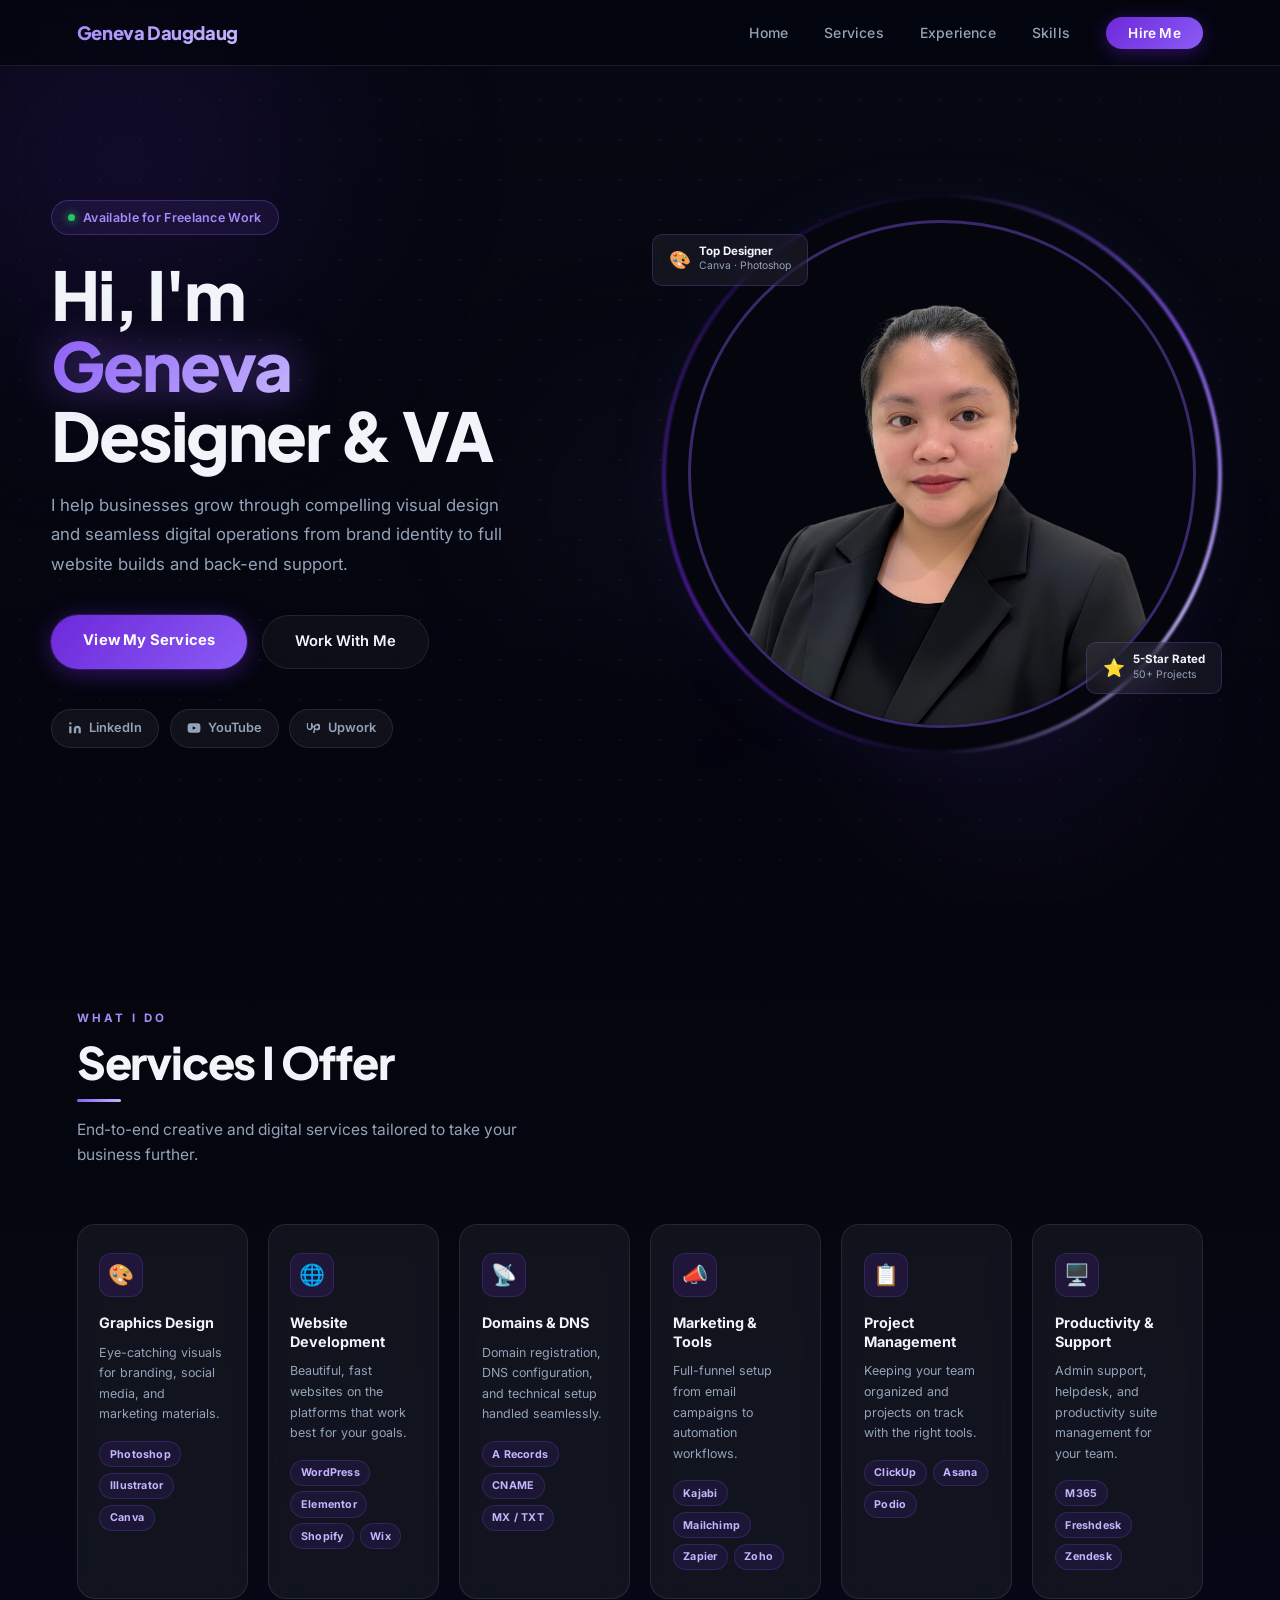
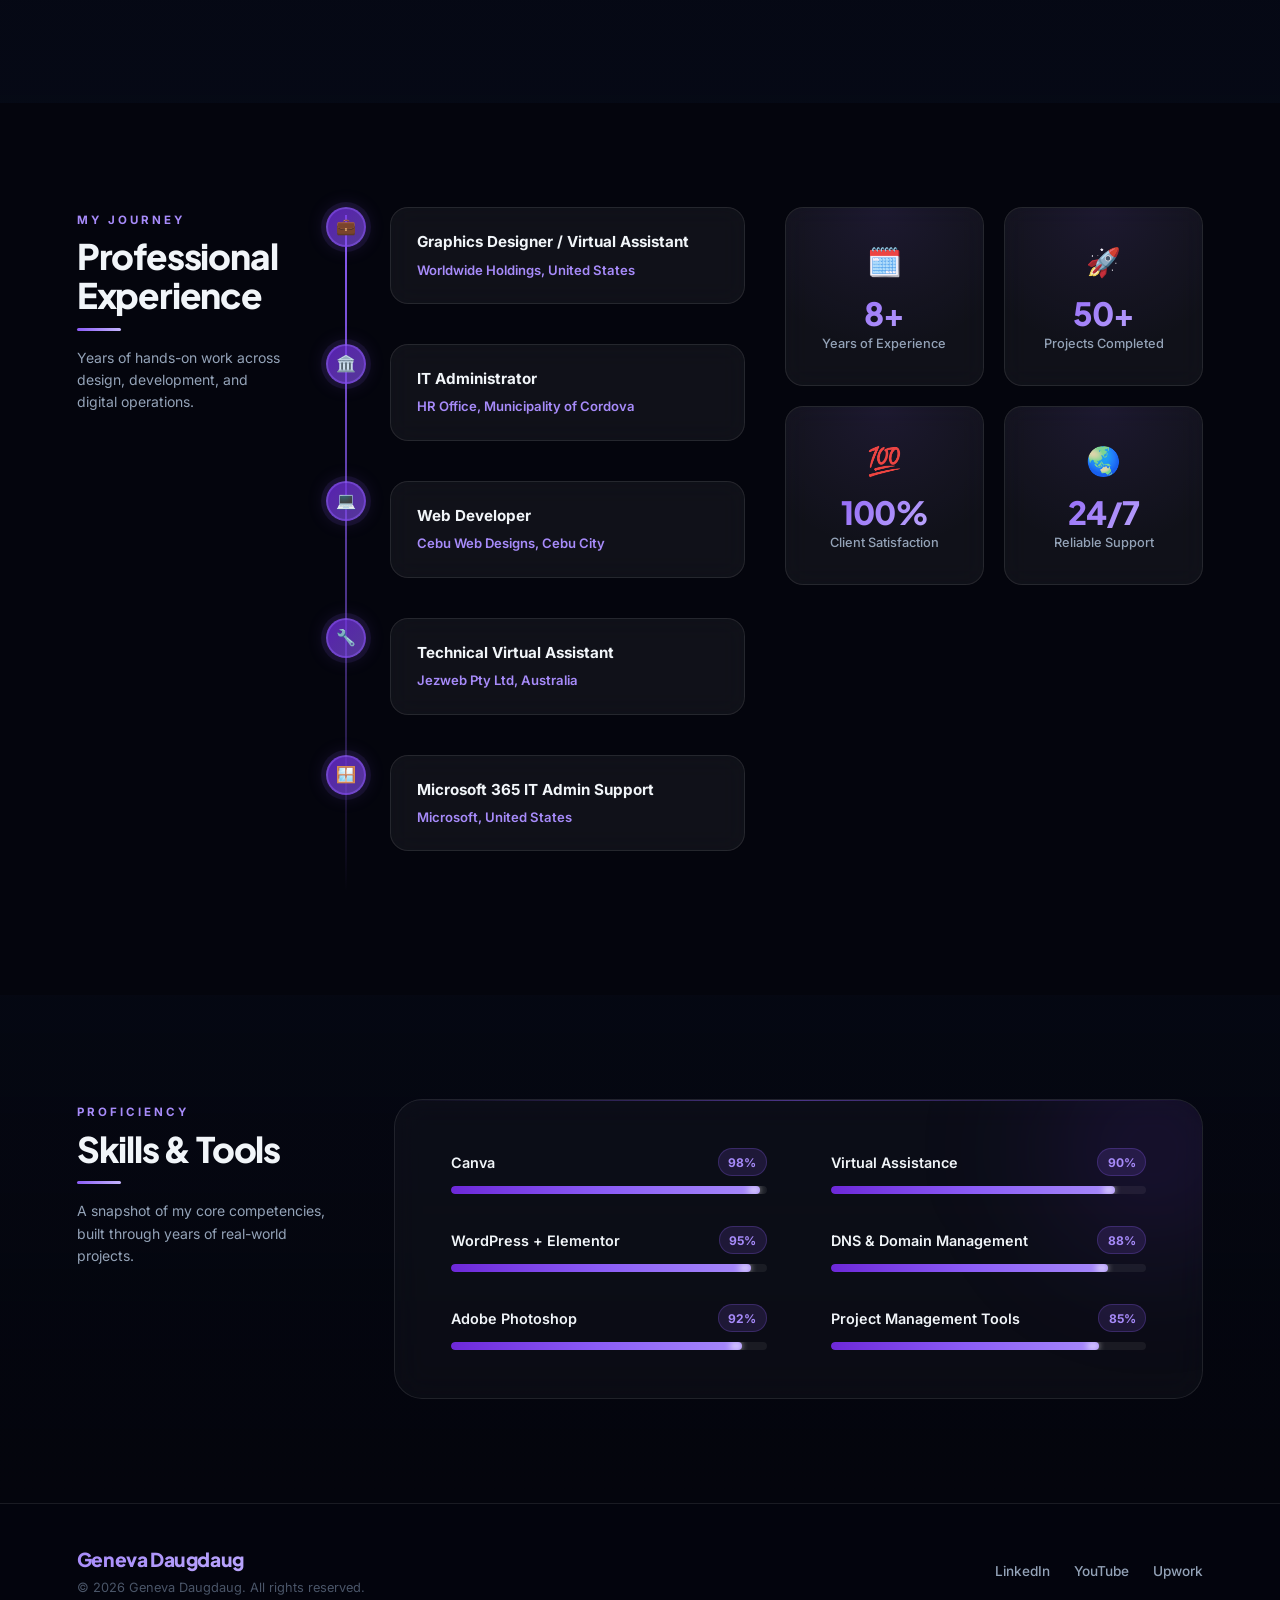
==== commit 8cc7a76b: "fix: update Years of Experience from 5+ to 8+ in Experience section Co-Authored-By: Claude Sonnet 4." ====
--- a/index.html
+++ b/index.html
@@ -1065,7 +1065,7 @@
 
         <div class="stat-card reveal">
           <div class="stat-emoji">🗓️</div>
-          <div class="stat-num">5+</div>
+          <div class="stat-num">8+</div>
           <div class="stat-label">Years of Experience</div>
         </div>
 
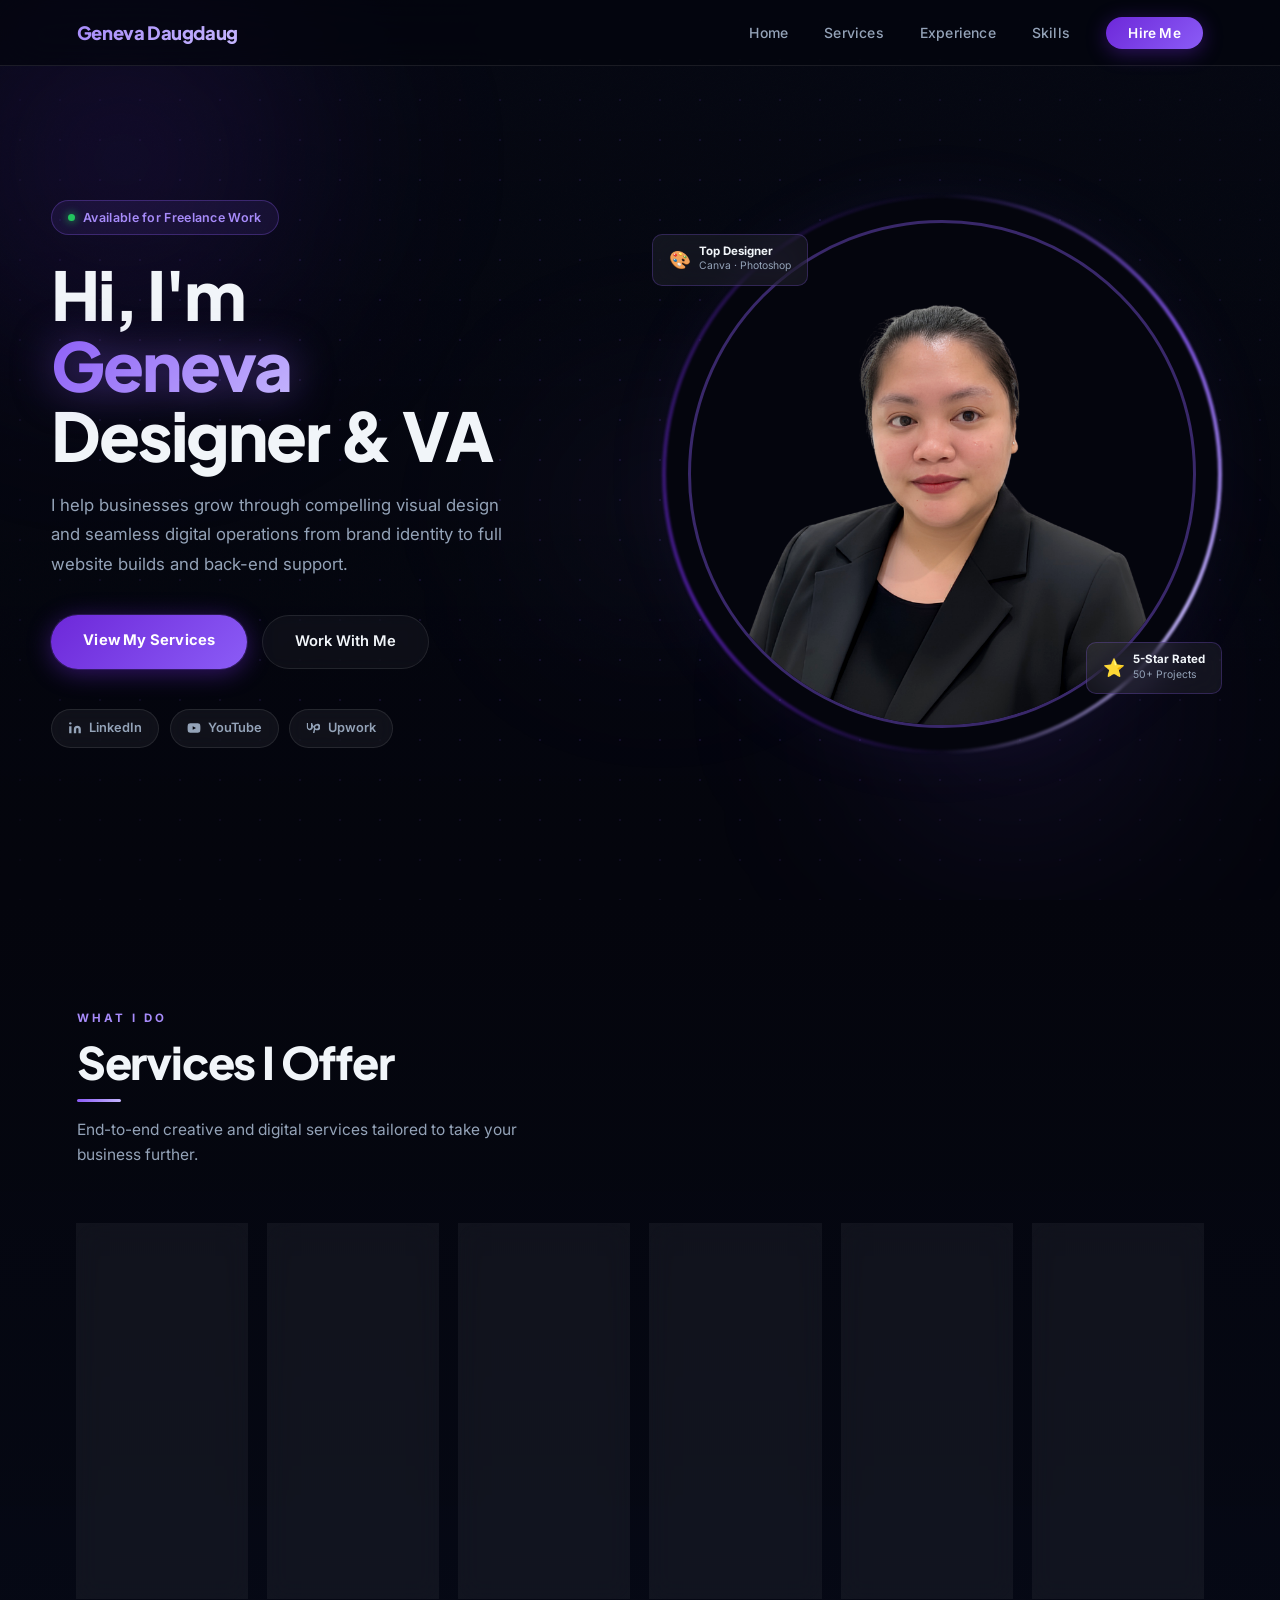
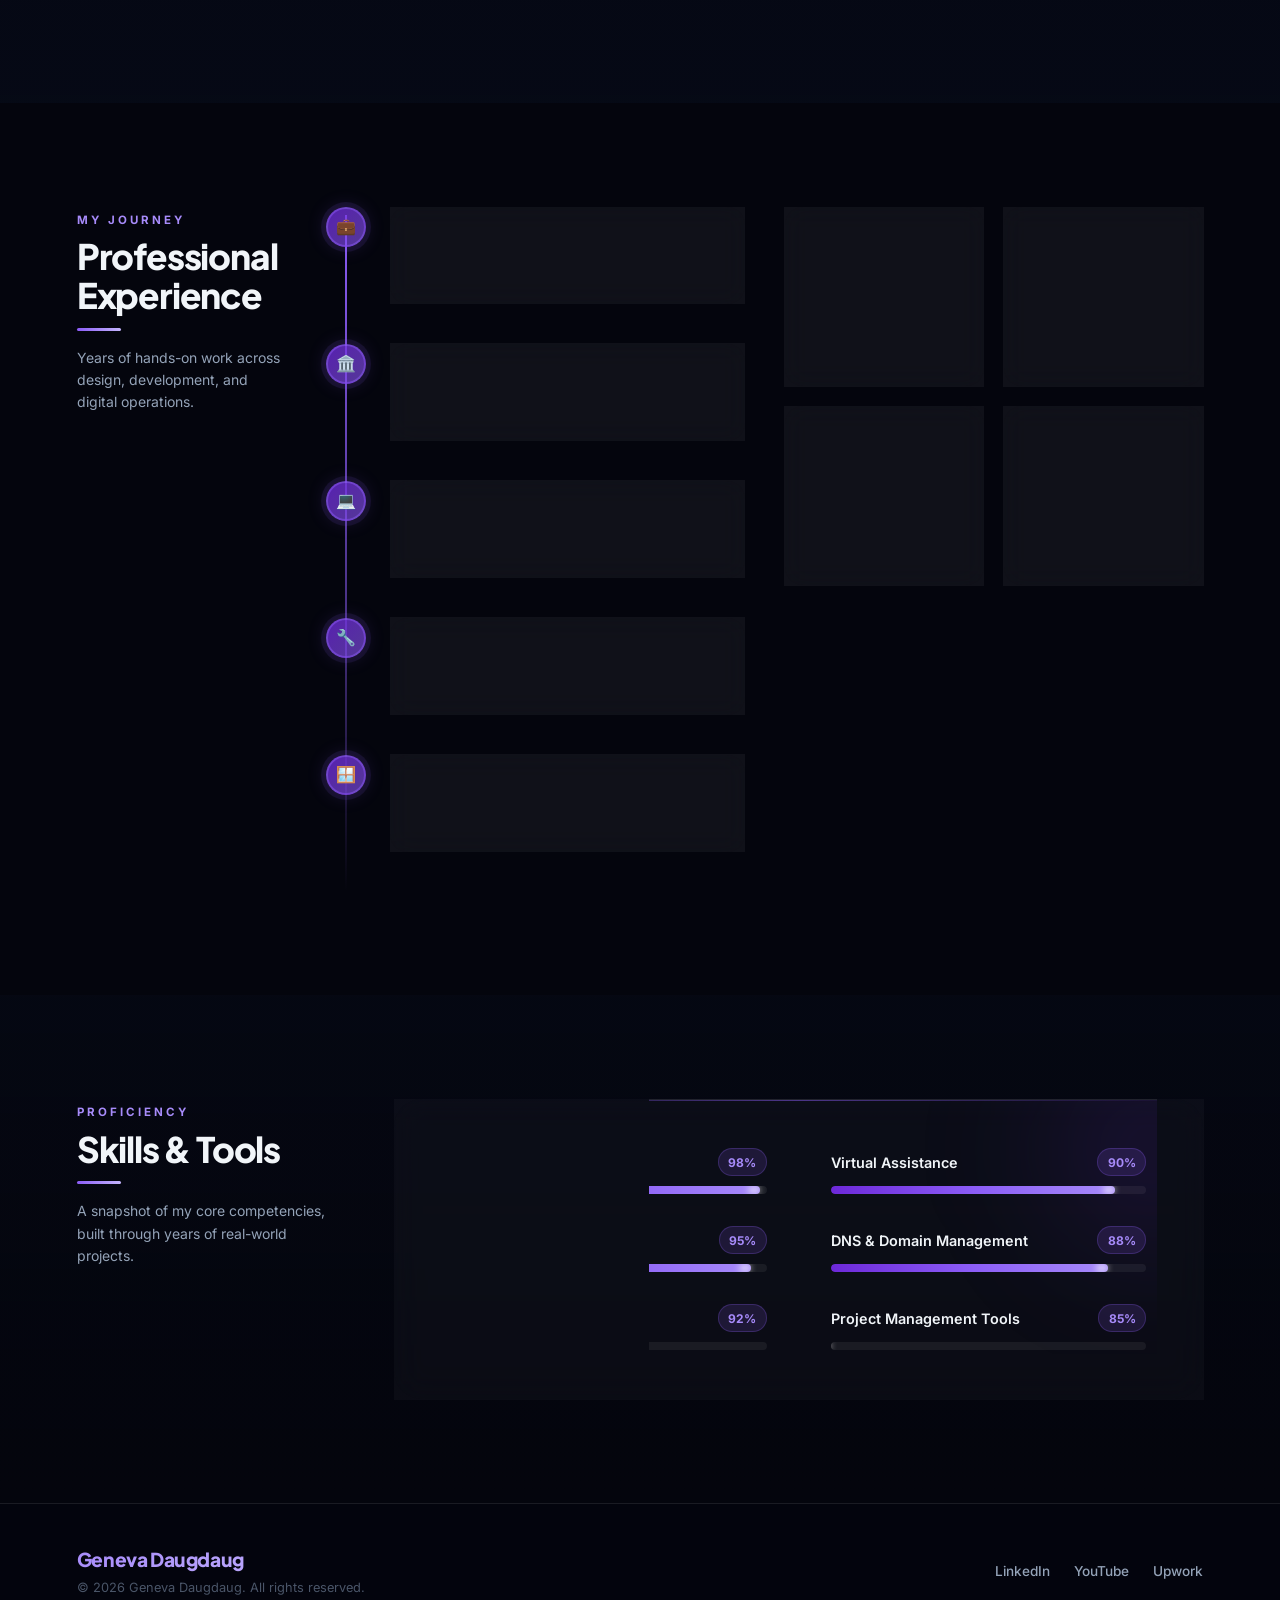
==== commit 754cbc49: "fix: update Projects Completed from 50+ to 20+ in Experience section Co-Authored-By: Claude Sonnet 4" ====
--- a/index.html
+++ b/index.html
@@ -1071,7 +1071,7 @@
 
         <div class="stat-card reveal reveal-delay-1">
           <div class="stat-emoji">🚀</div>
-          <div class="stat-num">50+</div>
+          <div class="stat-num">20+</div>
           <div class="stat-label">Projects Completed</div>
         </div>
 
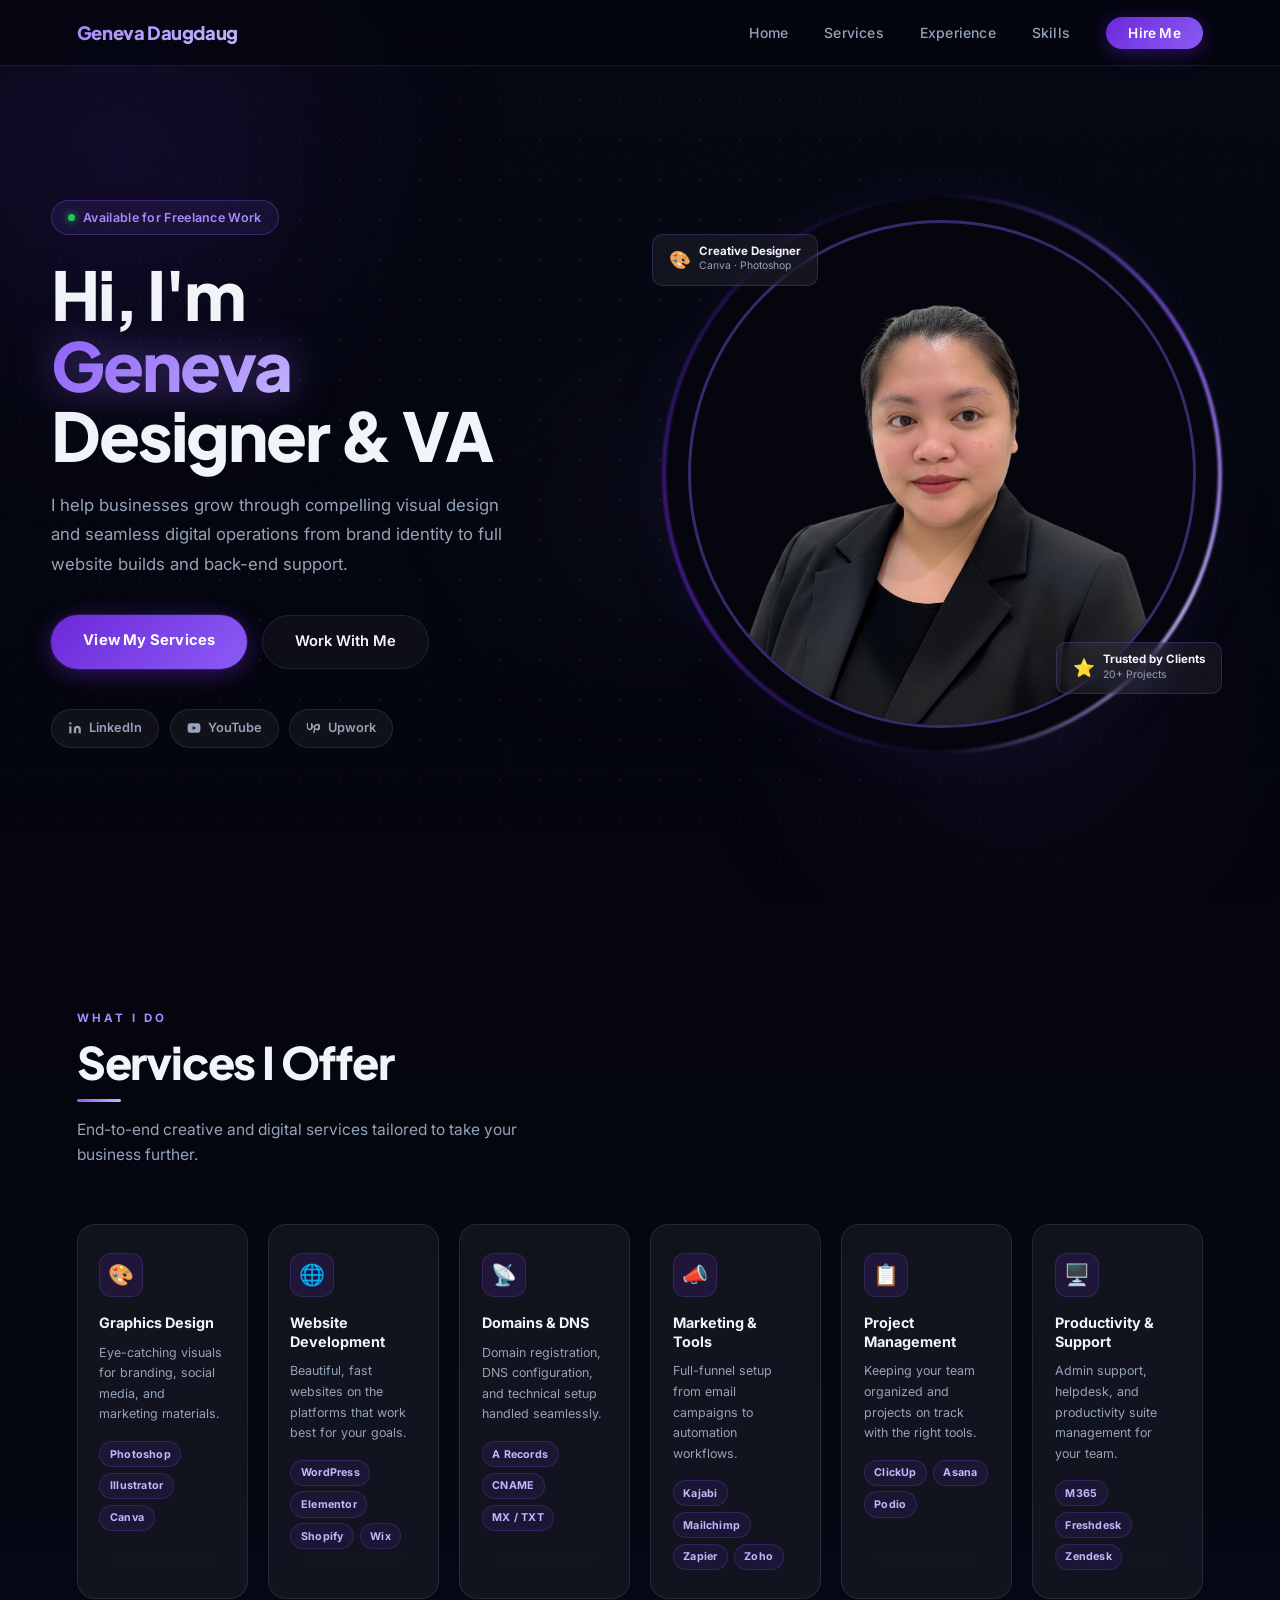
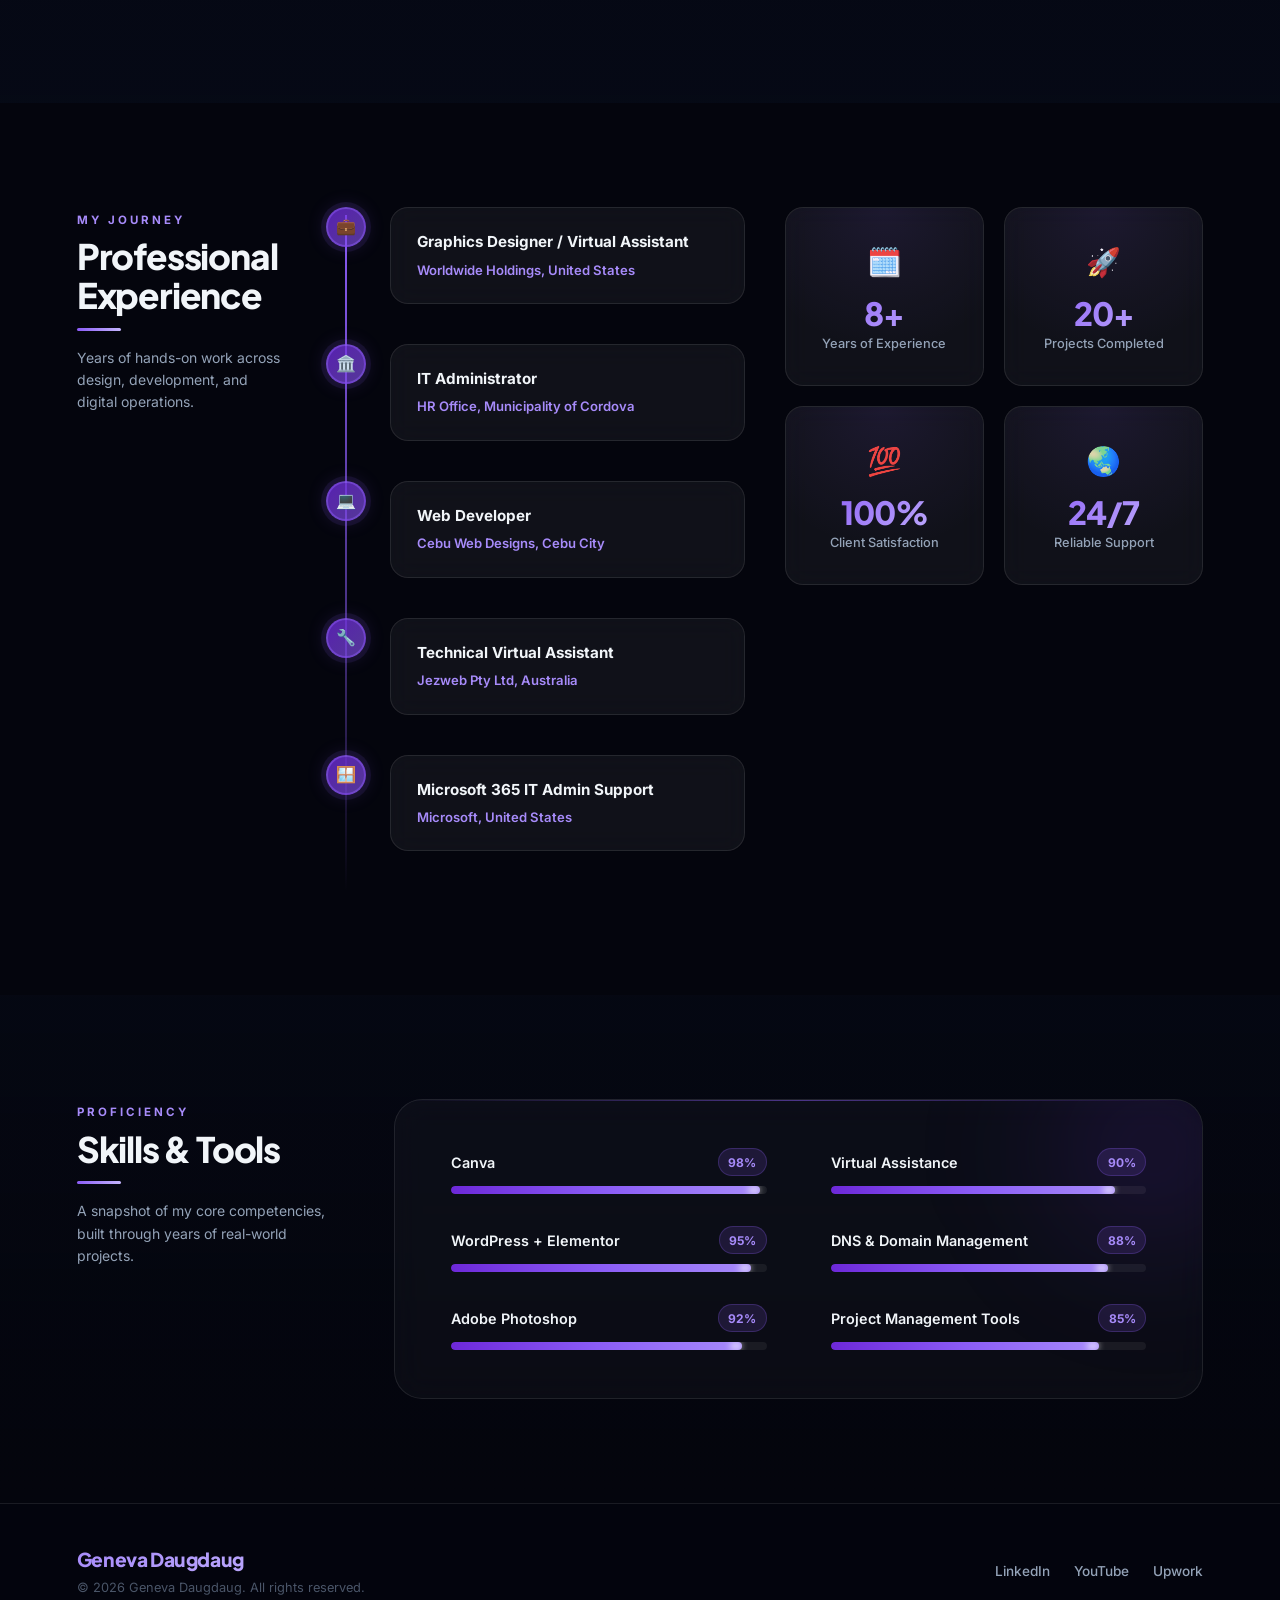
==== commit 179047c5: "feat: show hero chips on mobile and update chip labels - Creative Designer, Trusted by Clients, 20+ " ====
--- a/index.html
+++ b/index.html
@@ -809,9 +809,9 @@
       .hero-right { order: 1; }
       .hero-sub, .section-desc { margin-left: auto; margin-right: auto; }
       .hero-actions, .social-pills { justify-content: center; }
-      .portrait-scene { width: 280px; height: 280px; }
-      .chip-1 { display: none; }
-      .chip-2 { display: none; }
+      .portrait-scene { width: 300px; height: 300px; }
+      .chip-1 { top: 5px; left: -10px; font-size: 0.8rem; padding: 0.4rem 0.65rem; }
+      .chip-2 { bottom: 10px; right: -10px; font-size: 0.8rem; padding: 0.4rem 0.65rem; }
       .exp-layout { grid-template-columns: 1fr; gap: 2rem; }
       .exp-header .section-title { font-size: 1.8rem; }
       .skill-row { grid-template-columns: 1fr; }
@@ -913,11 +913,11 @@
         <!-- Floating chips -->
         <div class="stat-chip chip-1">
           <span class="chip-icon">🎨</span>
-          <div><div class="chip-label">Top Designer</div><div class="chip-sub">Canva · Photoshop</div></div>
+          <div><div class="chip-label">Creative Designer</div><div class="chip-sub">Canva · Photoshop</div></div>
         </div>
         <div class="stat-chip chip-2">
           <span class="chip-icon">⭐</span>
-          <div><div class="chip-label">5-Star Rated</div><div class="chip-sub">50+ Projects</div></div>
+          <div><div class="chip-label">Trusted by Clients</div><div class="chip-sub">20+ Projects</div></div>
         </div>
       </div>
     </div>
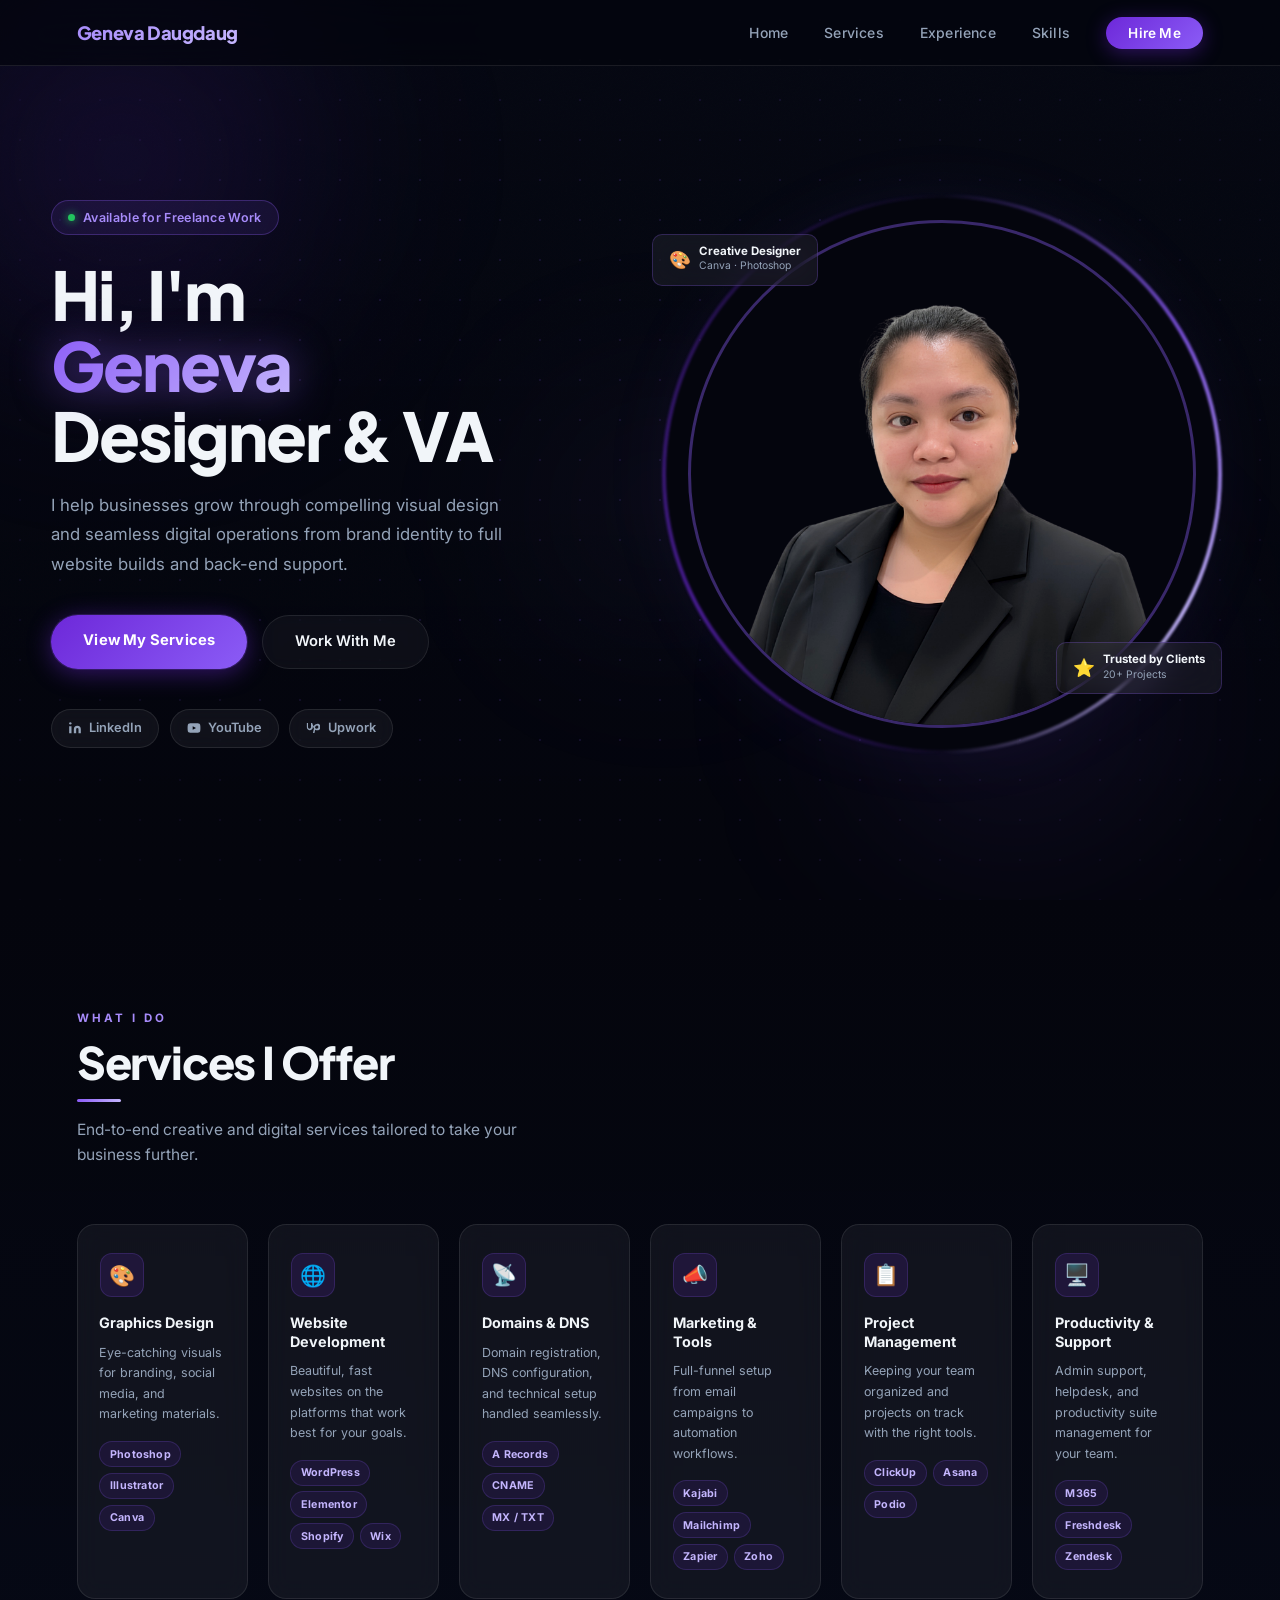
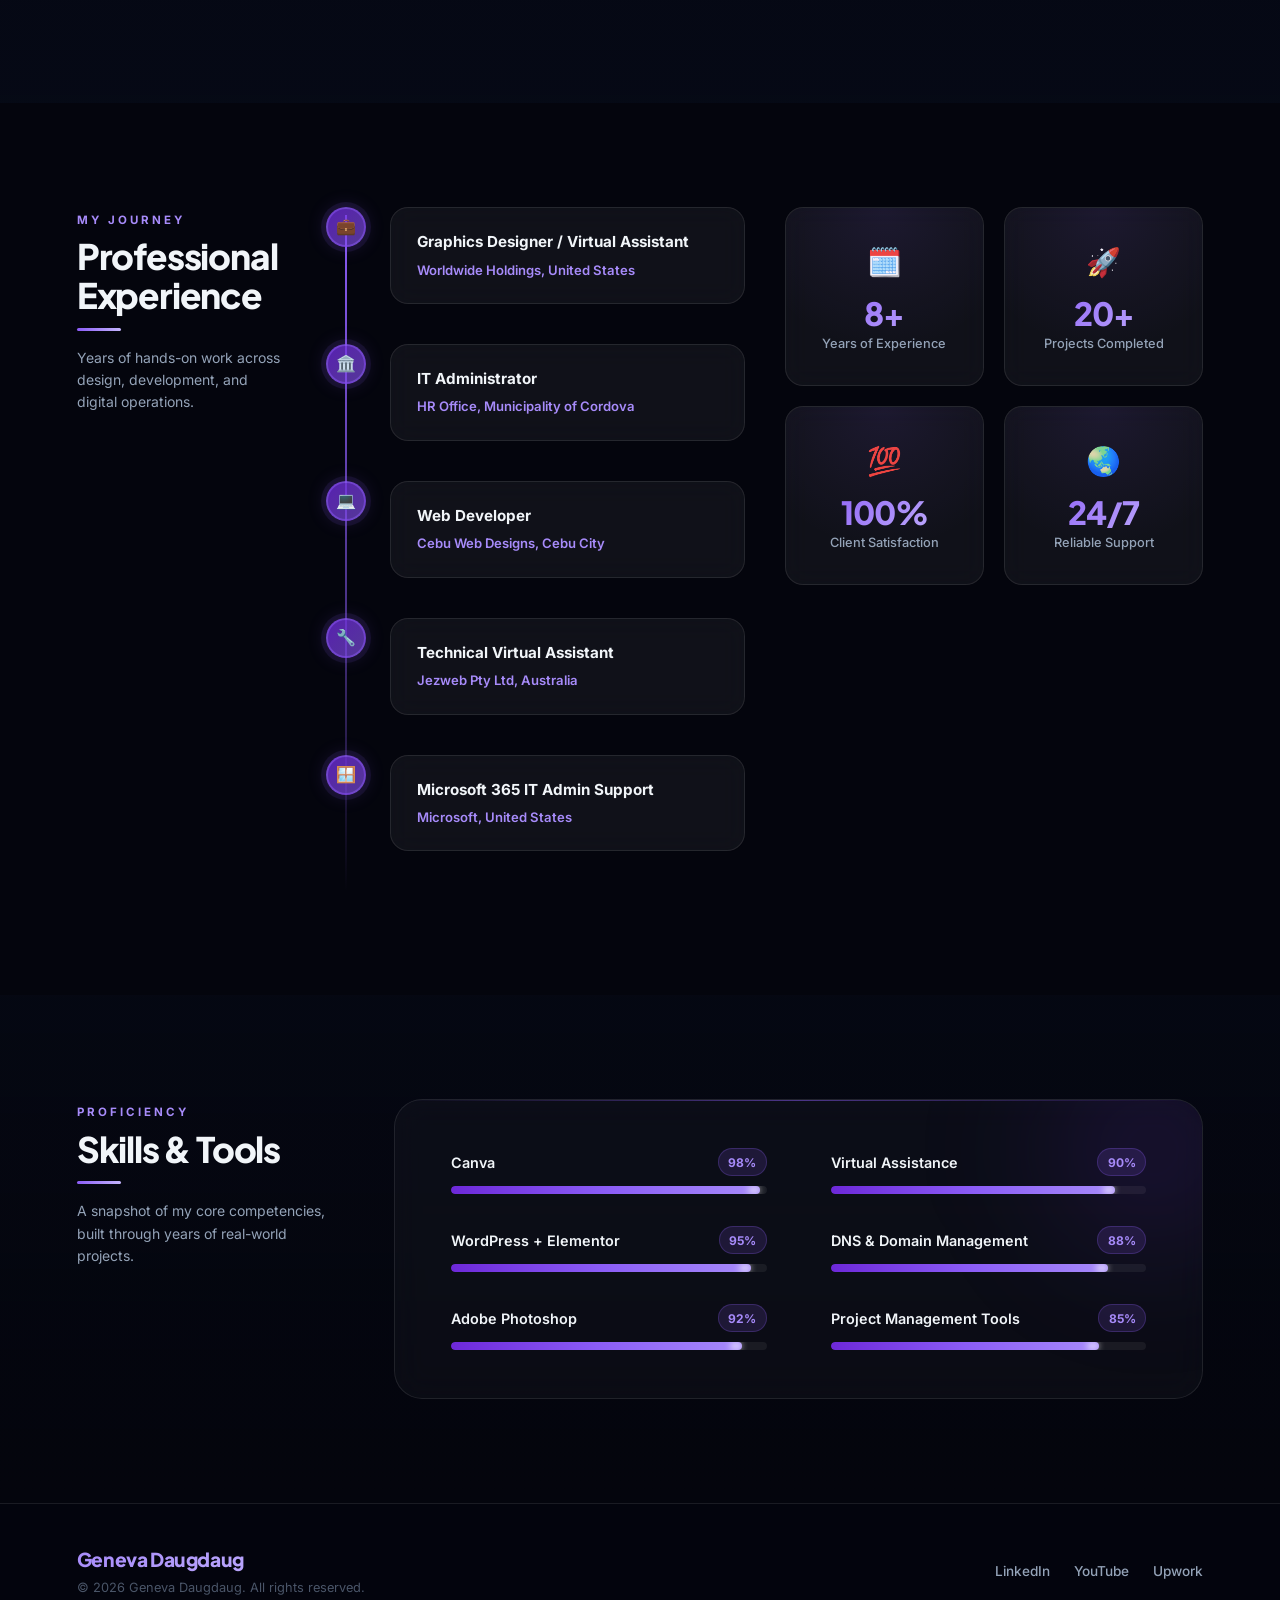
==== commit 6b8cc990: "refactor: extract styles to style.css, add GD favicon - Moved all CSS from index.html into separate " ====
--- a/index.html
+++ b/index.html
@@ -1,836 +1,14 @@
-<!DOCTYPE html>
+﻿<!DOCTYPE html>
 <html lang="en">
 <head>
   <meta charset="UTF-8" />
   <meta name="viewport" content="width=device-width, initial-scale=1.0" />
   <title>Geneva Daugdaug - Designer & Virtual Assistant</title>
+  <link rel="icon" type="image/svg+xml" href="favicon.svg" />
   <link rel="preconnect" href="https://fonts.googleapis.com" />
   <link rel="preconnect" href="https://fonts.gstatic.com" crossorigin />
   <link href="https://fonts.googleapis.com/css2?family=Inter:wght@300;400;500;600;700;800;900&family=Plus+Jakarta+Sans:wght@700;800;900&display=swap" rel="stylesheet" />
-  <style>
-    /* ─────────────────── RESET & VARIABLES ─────────────────── */
-    *, *::before, *::after { box-sizing: border-box; margin: 0; padding: 0; }
-
-    :root {
-      --bg-deep:    #04050d;
-      --bg-navy:    #070b18;
-      --bg-card:    rgba(255,255,255,0.04);
-      --glass:      rgba(255,255,255,0.05);
-      --glass-border: rgba(255,255,255,0.09);
-      --purple-1:   #6d28d9;
-      --purple-2:   #8b5cf6;
-      --purple-3:   #a78bfa;
-      --purple-4:   #c4b5fd;
-      --neon:       #9f5ff8;
-      --text:       #f1f5f9;
-      --muted:      #94a3b8;
-      --dim:        #4a5568;
-      --radius-sm:  10px;
-      --radius-md:  18px;
-      --radius-lg:  28px;
-      --radius-xl:  40px;
-      --glow-sm:    0 0 20px rgba(139,92,246,0.25);
-      --glow-md:    0 0 40px rgba(139,92,246,0.35);
-      --glow-lg:    0 0 80px rgba(139,92,246,0.4);
-      --transition: all 0.3s cubic-bezier(0.4, 0, 0.2, 1);
-    }
-
-    html { scroll-behavior: smooth; }
-
-    body {
-      font-family: 'Inter', sans-serif;
-      background: var(--bg-deep);
-      color: var(--text);
-      overflow-x: hidden;
-      line-height: 1.6;
-    }
-
-    /* ─────────────────── SCROLLBAR ─────────────────── */
-    ::-webkit-scrollbar { width: 6px; }
-    ::-webkit-scrollbar-track { background: var(--bg-deep); }
-    ::-webkit-scrollbar-thumb { background: var(--purple-2); border-radius: 3px; }
-
-    /* ─────────────────── NOISE TEXTURE ─────────────────── */
-    body::before {
-      content: '';
-      position: fixed;
-      inset: 0;
-      background-image: url("data:image/svg+xml,%3Csvg viewBox='0 0 200 200' xmlns='http://www.w3.org/2000/svg'%3E%3Cfilter id='n'%3E%3CfeTurbulence type='fractalNoise' baseFrequency='0.65' numOctaves='3' stitchTiles='stitch'/%3E%3C/filter%3E%3Crect width='100%25' height='100%25' filter='url(%23n)' opacity='0.04'/%3E%3C/svg%3E");
-      background-size: 200px;
-      pointer-events: none;
-      z-index: 0;
-      opacity: 0.6;
-    }
-
-    /* ─────────────────── NAV ─────────────────── */
-    nav {
-      position: fixed;
-      top: 0; left: 0; right: 0;
-      z-index: 200;
-      display: flex;
-      align-items: center;
-      justify-content: space-between;
-      padding: 1.1rem 6%;
-      background: rgba(4,5,13,0.7);
-      backdrop-filter: blur(20px);
-      -webkit-backdrop-filter: blur(20px);
-      border-bottom: 1px solid var(--glass-border);
-    }
-
-    .nav-logo {
-      font-family: 'Plus Jakarta Sans', sans-serif;
-      font-size: 1.15rem;
-      font-weight: 800;
-      background: linear-gradient(135deg, var(--purple-3), var(--purple-4));
-      -webkit-background-clip: text;
-      -webkit-text-fill-color: transparent;
-      letter-spacing: -0.4px;
-    }
-
-    .nav-links {
-      display: flex;
-      gap: 2.25rem;
-      list-style: none;
-      align-items: center;
-    }
-
-    .nav-links a {
-      color: var(--muted);
-      text-decoration: none;
-      font-size: 0.875rem;
-      font-weight: 500;
-      letter-spacing: 0.2px;
-      transition: var(--transition);
-    }
-    .nav-links a:hover { color: var(--text); }
-
-    .nav-hire {
-      background: linear-gradient(135deg, var(--purple-1), var(--purple-2));
-      color: #fff !important;
-      padding: 0.5rem 1.4rem;
-      border-radius: 50px;
-      font-weight: 600 !important;
-      font-size: 0.85rem !important;
-      box-shadow: 0 4px 20px rgba(109,40,217,0.4);
-      transition: var(--transition) !important;
-    }
-    .nav-hire:hover { transform: translateY(-1px); box-shadow: 0 6px 28px rgba(109,40,217,0.55) !important; }
-
-    /* ─────────────────── HERO ─────────────────── */
-    #hero {
-      min-height: 100vh;
-      display: grid;
-      grid-template-columns: 50fr 50fr;
-      align-items: center;
-      gap: 2rem;
-      padding: 8rem 4% 5rem;
-      position: relative;
-      overflow: hidden;
-    }
-
-    /* Background orbs */
-    .hero-orb-1, .hero-orb-2, .hero-orb-3 {
-      position: absolute;
-      border-radius: 50%;
-      filter: blur(100px);
-      pointer-events: none;
-      z-index: 0;
-    }
-    .hero-orb-1 {
-      width: 500px; height: 500px;
-      background: radial-gradient(circle, rgba(109,40,217,0.22) 0%, transparent 70%);
-      top: -10%; left: -10%;
-    }
-    .hero-orb-2 {
-      width: 400px; height: 400px;
-      background: radial-gradient(circle, rgba(139,92,246,0.15) 0%, transparent 70%);
-      bottom: 0; right: 5%;
-    }
-    .hero-orb-3 {
-      width: 300px; height: 300px;
-      background: radial-gradient(circle, rgba(167,139,250,0.1) 0%, transparent 70%);
-      top: 40%; left: 40%;
-    }
-
-    /* Grid dots background */
-    #hero::after {
-      content: '';
-      position: absolute;
-      inset: 0;
-      background-image: radial-gradient(rgba(139,92,246,0.12) 1px, transparent 1px);
-      background-size: 40px 40px;
-      mask-image: radial-gradient(ellipse 80% 80% at 50% 50%, black 40%, transparent 100%);
-      -webkit-mask-image: radial-gradient(ellipse 80% 80% at 50% 50%, black 40%, transparent 100%);
-      pointer-events: none;
-      z-index: 0;
-    }
-
-    .hero-left, .hero-right { position: relative; z-index: 1; }
-
-    /* Badge */
-    .badge {
-      display: inline-flex;
-      align-items: center;
-      gap: 0.5rem;
-      background: rgba(139,92,246,0.1);
-      border: 1px solid rgba(139,92,246,0.3);
-      color: var(--purple-3);
-      font-size: 0.78rem;
-      font-weight: 600;
-      padding: 0.4rem 1rem;
-      border-radius: 50px;
-      margin-bottom: 1.5rem;
-      letter-spacing: 0.3px;
-    }
-    .badge-dot {
-      width: 7px; height: 7px;
-      background: #22c55e;
-      border-radius: 50%;
-      box-shadow: 0 0 8px #22c55e;
-      animation: pulse-dot 2s ease-in-out infinite;
-    }
-    @keyframes pulse-dot {
-      0%, 100% { box-shadow: 0 0 8px #22c55e; }
-      50% { box-shadow: 0 0 14px #22c55e, 0 0 4px #22c55e; }
-    }
-
-    /* Headline */
-    .hero-headline {
-      font-family: 'Plus Jakarta Sans', sans-serif;
-      font-size: clamp(2.6rem, 5.5vw, 4.2rem);
-      font-weight: 900;
-      line-height: 1.05;
-      letter-spacing: -2px;
-      margin-bottom: 1.25rem;
-    }
-    .hero-headline .name-glow {
-      background: linear-gradient(135deg, var(--purple-2), var(--purple-4));
-      -webkit-background-clip: text;
-      -webkit-text-fill-color: transparent;
-      position: relative;
-      filter: drop-shadow(0 0 20px rgba(139,92,246,0.5));
-    }
-
-    .hero-sub {
-      color: var(--muted);
-      font-size: 1.05rem;
-      max-width: 460px;
-      line-height: 1.75;
-      margin-bottom: 2.25rem;
-      font-weight: 400;
-    }
-
-    /* CTA Buttons */
-    .hero-actions {
-      display: flex;
-      gap: 0.9rem;
-      margin-bottom: 2.5rem;
-      flex-wrap: wrap;
-    }
-    .btn-fill {
-      background: linear-gradient(135deg, var(--purple-1), var(--purple-2));
-      color: #fff;
-      padding: 0.9rem 2rem;
-      border-radius: 50px;
-      font-weight: 700;
-      font-size: 0.92rem;
-      text-decoration: none;
-      letter-spacing: 0.2px;
-      transition: var(--transition);
-      box-shadow: 0 4px 24px rgba(109,40,217,0.45), 0 0 0 1px rgba(139,92,246,0.2);
-      position: relative;
-      overflow: hidden;
-    }
-    .btn-fill::before {
-      content: '';
-      position: absolute;
-      inset: 0;
-      background: linear-gradient(135deg, rgba(255,255,255,0.15), transparent);
-      opacity: 0;
-      transition: opacity 0.3s;
-    }
-    .btn-fill:hover { transform: translateY(-2px); box-shadow: 0 8px 32px rgba(109,40,217,0.6), 0 0 0 1px rgba(139,92,246,0.3); }
-    .btn-fill:hover::before { opacity: 1; }
-
-    .btn-outline {
-      background: rgba(255,255,255,0.04);
-      color: var(--text);
-      padding: 0.9rem 2rem;
-      border-radius: 50px;
-      font-weight: 600;
-      font-size: 0.92rem;
-      text-decoration: none;
-      border: 1px solid var(--glass-border);
-      transition: var(--transition);
-      backdrop-filter: blur(8px);
-    }
-    .btn-outline:hover { border-color: rgba(139,92,246,0.5); background: rgba(139,92,246,0.08); color: var(--purple-3); transform: translateY(-2px); }
-
-    /* Social pills */
-    .social-pills {
-      display: flex;
-      gap: 0.65rem;
-      flex-wrap: wrap;
-    }
-    .social-pill {
-      display: flex;
-      align-items: center;
-      gap: 0.45rem;
-      background: var(--glass);
-      border: 1px solid var(--glass-border);
-      color: var(--muted);
-      text-decoration: none;
-      padding: 0.5rem 1rem;
-      border-radius: 50px;
-      font-size: 0.8rem;
-      font-weight: 600;
-      transition: var(--transition);
-      backdrop-filter: blur(8px);
-    }
-    .social-pill svg { width: 14px; height: 14px; flex-shrink: 0; }
-    .social-pill:hover { color: var(--text); border-color: rgba(139,92,246,0.4); background: rgba(139,92,246,0.08); transform: translateY(-2px); }
-
-    /* ─────────────────── HERO RIGHT ─────────────────── */
-    .hero-right {
-      display: flex;
-      align-items: center;
-      justify-content: center;
-    }
-
-    .portrait-scene {
-      position: relative;
-      width: 520px;
-      height: 520px;
-      flex-shrink: 0;
-    }
-
-    /* Outer spinning ring */
-    .ring-outer {
-      position: absolute;
-      inset: -20px;
-      border-radius: 50%;
-      background: conic-gradient(
-        from 0deg,
-        transparent 0deg,
-        rgba(139,92,246,0.8) 60deg,
-        rgba(196,181,253,0.9) 120deg,
-        transparent 180deg,
-        rgba(109,40,217,0.6) 240deg,
-        transparent 360deg
-      );
-      animation: spin 6s linear infinite;
-      filter: blur(1px);
-    }
-    @keyframes spin { to { transform: rotate(360deg); } }
-
-    .ring-outer::after {
-      content: '';
-      position: absolute;
-      inset: 4px;
-      border-radius: 50%;
-      background: var(--bg-deep);
-    }
-
-    /* Glow behind */
-    .portrait-glow {
-      position: absolute;
-      inset: -40px;
-      border-radius: 50%;
-      background: radial-gradient(circle, rgba(109,40,217,0.35) 0%, rgba(139,92,246,0.15) 40%, transparent 70%);
-      filter: blur(30px);
-      animation: glow-pulse 3s ease-in-out infinite;
-    }
-    @keyframes glow-pulse {
-      0%, 100% { opacity: 0.7; transform: scale(1); }
-      50% { opacity: 1; transform: scale(1.05); }
-    }
-
-    /* Portrait image */
-    .portrait-img {
-      position: absolute;
-      inset: 6px;
-      border-radius: 50%;
-      overflow: hidden;
-      z-index: 2;
-      border: 3px solid rgba(139,92,246,0.4);
-    }
-    .portrait-img img {
-      width: 100%;
-      height: 100%;
-      object-fit: cover;
-      object-position: center top;
-      filter: brightness(1.05) contrast(1.05);
-    }
-
-    /* Floating particles */
-    .particle {
-      position: absolute;
-      border-radius: 50%;
-      background: var(--purple-3);
-      animation: float-particle linear infinite;
-      opacity: 0;
-      z-index: 3;
-    }
-    @keyframes float-particle {
-      0%   { opacity: 0; transform: translateY(0) scale(0); }
-      10%  { opacity: 0.8; }
-      90%  { opacity: 0.4; }
-      100% { opacity: 0; transform: translateY(-120px) scale(1.5); }
-    }
-    .p1 { width: 6px; height: 6px; bottom: 60px; left: 20px;  animation-duration: 3.5s; animation-delay: 0s; }
-    .p2 { width: 4px; height: 4px; bottom: 40px; right: 30px; animation-duration: 4s;   animation-delay: 0.8s; background: var(--purple-4); }
-    .p3 { width: 8px; height: 8px; bottom: 80px; left: 50px;  animation-duration: 5s;   animation-delay: 1.5s; }
-    .p4 { width: 3px; height: 3px; bottom: 30px; right: 60px; animation-duration: 3s;   animation-delay: 2.2s; background: #c4b5fd; }
-    .p5 { width: 5px; height: 5px; bottom: 100px; left: 0px;  animation-duration: 4.5s; animation-delay: 0.4s; }
-    .p6 { width: 4px; height: 4px; bottom: 50px; right: 10px; animation-duration: 3.8s; animation-delay: 1.1s; background: var(--purple-4); }
-    .p7 { width: 7px; height: 7px; bottom: 20px; left: 80px;  animation-duration: 4.2s; animation-delay: 2.7s; }
-    .p8 { width: 3px; height: 3px; bottom: 70px; right: 80px; animation-duration: 5.5s; animation-delay: 0.6s; background: #e0d4ff; }
-
-    /* Floating stat chips */
-    .stat-chip {
-      position: absolute;
-      background: rgba(255,255,255,0.06);
-      backdrop-filter: blur(16px);
-      -webkit-backdrop-filter: blur(16px);
-      border: 1px solid rgba(139,92,246,0.25);
-      border-radius: var(--radius-sm);
-      padding: 0.6rem 1rem;
-      display: flex;
-      align-items: center;
-      gap: 0.5rem;
-      z-index: 4;
-      animation: chip-float 4s ease-in-out infinite;
-    }
-    @keyframes chip-float {
-      0%, 100% { transform: translateY(0); }
-      50% { transform: translateY(-8px); }
-    }
-    .chip-1 { top: 20px; left: -30px; animation-delay: 0s; }
-    .chip-2 { bottom: 40px; right: -20px; animation-delay: 1.5s; }
-    .chip-icon { font-size: 1.1rem; }
-    .chip-label { font-size: 0.72rem; font-weight: 700; color: var(--text); line-height: 1.2; }
-    .chip-sub { font-size: 0.65rem; color: var(--muted); }
-
-    /* ─────────────────── SECTION BASE ─────────────────── */
-    section { padding: 6.5rem 6%; position: relative; z-index: 1; }
-    section:nth-child(even) { background: linear-gradient(to bottom, rgba(7,11,24,0.5), var(--bg-deep)); }
-
-    .section-eyebrow {
-      display: inline-block;
-      font-size: 0.72rem;
-      font-weight: 700;
-      letter-spacing: 3px;
-      text-transform: uppercase;
-      color: var(--purple-3);
-      margin-bottom: 0.6rem;
-    }
-    .section-title {
-      font-family: 'Plus Jakarta Sans', sans-serif;
-      font-size: clamp(1.9rem, 4vw, 2.8rem);
-      font-weight: 900;
-      letter-spacing: -1.2px;
-      margin-bottom: 0.6rem;
-      line-height: 1.1;
-    }
-    .section-line {
-      width: 44px; height: 3px;
-      background: linear-gradient(90deg, var(--purple-2), var(--purple-4));
-      border-radius: 2px;
-      margin: 0.8rem 0 1rem;
-    }
-    .section-desc {
-      color: var(--muted);
-      max-width: 500px;
-      margin-bottom: 3.5rem;
-      font-size: 0.97rem;
-    }
-
-    /* ─────────────────── SERVICES ─────────────────── */
-    #services {
-      background: linear-gradient(to bottom, var(--bg-deep), rgba(7,11,24,0.8));
-    }
-
-    .services-grid {
-      display: grid;
-      grid-template-columns: repeat(6, 1fr);
-      gap: 1.25rem;
-    }
-
-    .service-card {
-      background: var(--glass);
-      border: 1px solid var(--glass-border);
-      border-radius: var(--radius-md);
-      padding: 1.75rem 1.35rem;
-      backdrop-filter: blur(12px);
-      -webkit-backdrop-filter: blur(12px);
-      transition: var(--transition);
-      position: relative;
-      overflow: hidden;
-      cursor: default;
-    }
-    .service-card::before {
-      content: '';
-      position: absolute;
-      top: 0; left: 0; right: 0;
-      height: 1px;
-      background: linear-gradient(90deg, transparent, rgba(139,92,246,0.6), transparent);
-      opacity: 0;
-      transition: opacity 0.35s;
-    }
-    .service-card::after {
-      content: '';
-      position: absolute;
-      inset: 0;
-      background: radial-gradient(circle at 50% 0%, rgba(139,92,246,0.08) 0%, transparent 60%);
-      opacity: 0;
-      transition: opacity 0.35s;
-    }
-    .service-card:hover {
-      transform: translateY(-6px);
-      border-color: rgba(139,92,246,0.35);
-      box-shadow: 0 16px 48px rgba(0,0,0,0.4), 0 0 0 1px rgba(139,92,246,0.15), var(--glow-sm);
-    }
-    .service-card:hover::before, .service-card:hover::after { opacity: 1; }
-
-    .service-icon-wrap {
-      width: 44px; height: 44px;
-      background: rgba(109,40,217,0.15);
-      border: 1px solid rgba(139,92,246,0.2);
-      border-radius: 12px;
-      display: flex;
-      align-items: center;
-      justify-content: center;
-      margin-bottom: 1.1rem;
-      font-size: 1.3rem;
-      transition: var(--transition);
-    }
-    .service-card:hover .service-icon-wrap {
-      background: rgba(109,40,217,0.25);
-      box-shadow: 0 0 16px rgba(139,92,246,0.3);
-    }
-    .service-name {
-      font-weight: 700;
-      font-size: 0.9rem;
-      margin-bottom: 0.6rem;
-      line-height: 1.3;
-    }
-    .service-desc {
-      color: var(--muted);
-      font-size: 0.78rem;
-      line-height: 1.65;
-      margin-bottom: 1rem;
-    }
-    .tag-group { display: flex; flex-wrap: wrap; gap: 0.35rem; }
-    .tag {
-      background: rgba(109,40,217,0.12);
-      border: 1px solid rgba(139,92,246,0.2);
-      color: var(--purple-4);
-      font-size: 0.67rem;
-      font-weight: 700;
-      padding: 0.22rem 0.6rem;
-      border-radius: 50px;
-      letter-spacing: 0.2px;
-    }
-
-    /* ─────────────────── EXPERIENCE ─────────────────── */
-    #experience { background: var(--bg-deep); }
-
-    .exp-layout {
-      display: grid;
-      grid-template-columns: 20fr 40fr 40fr;
-      gap: 2.5rem;
-      align-items: start;
-    }
-
-    .exp-header { padding-top: 0.25rem; }
-    .exp-header .section-eyebrow { display: block; margin-bottom: 0.5rem; }
-    .exp-header .section-title { font-size: clamp(1.6rem, 3vw, 2.2rem); }
-    .exp-header .section-line { margin: 0.8rem 0 1rem; }
-    .exp-header .section-desc { font-size: 0.875rem; max-width: 100%; margin-bottom: 0; }
-
-    /* Timeline */
-    .timeline { position: relative; }
-    .timeline::before {
-      content: '';
-      position: absolute;
-      left: 19px;
-      top: 8px;
-      bottom: 0;
-      width: 2px;
-      background: linear-gradient(to bottom,
-        var(--purple-2) 0%,
-        rgba(139,92,246,0.5) 60%,
-        transparent 100%
-      );
-    }
-
-    .tl-item {
-      display: flex;
-      gap: 1.5rem;
-      padding-bottom: 2.5rem;
-      position: relative;
-    }
-
-    .tl-icon {
-      width: 40px; height: 40px;
-      min-width: 40px;
-      border-radius: 50%;
-      background: linear-gradient(135deg, rgba(109,40,217,0.8), rgba(139,92,246,0.6));
-      border: 2px solid rgba(139,92,246,0.5);
-      display: flex;
-      align-items: center;
-      justify-content: center;
-      font-size: 1rem;
-      z-index: 1;
-      box-shadow: 0 0 0 5px rgba(139,92,246,0.1), 0 0 20px rgba(139,92,246,0.2);
-    }
-
-    .tl-card {
-      background: var(--glass);
-      border: 1px solid var(--glass-border);
-      border-radius: var(--radius-md);
-      padding: 1.4rem 1.6rem;
-      flex: 1;
-      backdrop-filter: blur(12px);
-      transition: var(--transition);
-    }
-    .tl-card:hover {
-      border-color: rgba(139,92,246,0.3);
-      box-shadow: var(--glow-sm);
-      transform: translateX(4px);
-    }
-    .tl-role {
-      font-weight: 700;
-      font-size: 0.95rem;
-      margin-bottom: 0.3rem;
-    }
-    .tl-org {
-      color: var(--purple-3);
-      font-size: 0.82rem;
-      font-weight: 600;
-    }
-
-    /* Stats */
-    .stats-grid {
-      display: grid;
-      grid-template-columns: 1fr 1fr;
-      gap: 1.25rem;
-    }
-
-    .stat-card {
-      background: var(--glass);
-      border: 1px solid var(--glass-border);
-      border-radius: var(--radius-md);
-      padding: 2rem 1.5rem;
-      backdrop-filter: blur(12px);
-      text-align: center;
-      position: relative;
-      overflow: hidden;
-      transition: var(--transition);
-    }
-    .stat-card::before {
-      content: '';
-      position: absolute;
-      inset: 0;
-      background: radial-gradient(circle at 50% 0%, rgba(139,92,246,0.1) 0%, transparent 70%);
-    }
-    .stat-card:hover {
-      border-color: rgba(139,92,246,0.35);
-      transform: translateY(-4px);
-      box-shadow: 0 16px 48px rgba(0,0,0,0.35), var(--glow-sm);
-    }
-    .stat-emoji { font-size: 1.75rem; margin-bottom: 0.75rem; }
-    .stat-num {
-      font-family: 'Plus Jakarta Sans', sans-serif;
-      font-size: 2rem;
-      font-weight: 900;
-      background: linear-gradient(135deg, var(--purple-2), var(--purple-4));
-      -webkit-background-clip: text;
-      -webkit-text-fill-color: transparent;
-      letter-spacing: -1px;
-      line-height: 1;
-      margin-bottom: 0.4rem;
-    }
-    .stat-label {
-      color: var(--muted);
-      font-size: 0.8rem;
-      font-weight: 500;
-      line-height: 1.4;
-    }
-
-    /* ─────────────────── SKILLS ─────────────────── */
-    #skills {
-      background: linear-gradient(to bottom, rgba(7,11,24,0.5), var(--bg-deep));
-    }
-
-    .skills-layout {
-      display: grid;
-      grid-template-columns: 25fr 75fr;
-      gap: 3rem;
-      align-items: start;
-    }
-
-    .skills-header { padding-top: 0.25rem; }
-    .skills-header .section-eyebrow { display: block; margin-bottom: 0.5rem; }
-    .skills-header .section-title { font-size: clamp(1.6rem, 3vw, 2.2rem); }
-    .skills-header .section-line { margin: 0.8rem 0 1rem; }
-    .skills-header .section-desc { font-size: 0.875rem; max-width: 100%; margin-bottom: 0; }
-
-    .skills-panel {
-      background: rgba(255,255,255,0.03);
-      border: 1px solid var(--glass-border);
-      border-radius: var(--radius-lg);
-      padding: 3rem 3.5rem;
-      backdrop-filter: blur(16px);
-      -webkit-backdrop-filter: blur(16px);
-      position: relative;
-      overflow: hidden;
-    }
-    .skills-panel::before {
-      content: '';
-      position: absolute;
-      top: 0; left: 0; right: 0;
-      height: 1px;
-      background: linear-gradient(90deg, transparent, rgba(139,92,246,0.5), transparent);
-    }
-    .skills-panel-glow {
-      position: absolute;
-      top: -100px; right: -100px;
-      width: 300px; height: 300px;
-      border-radius: 50%;
-      background: radial-gradient(circle, rgba(109,40,217,0.2) 0%, transparent 70%);
-      filter: blur(60px);
-      pointer-events: none;
-    }
-
-    .skill-row {
-      display: grid;
-      grid-template-columns: 1fr 1fr;
-      gap: 2rem 4rem;
-    }
-    .skill-item { position: relative; }
-    .skill-head {
-      display: flex;
-      justify-content: space-between;
-      align-items: center;
-      margin-bottom: 0.65rem;
-    }
-    .skill-name { font-weight: 600; font-size: 0.9rem; }
-    .skill-pct {
-      background: rgba(139,92,246,0.15);
-      border: 1px solid rgba(139,92,246,0.25);
-      color: var(--purple-3);
-      font-size: 0.75rem;
-      font-weight: 700;
-      padding: 0.2rem 0.6rem;
-      border-radius: 50px;
-    }
-    .skill-bar {
-      background: rgba(255,255,255,0.06);
-      border-radius: 50px;
-      height: 8px;
-      overflow: hidden;
-      position: relative;
-    }
-    .skill-fill {
-      height: 100%;
-      border-radius: 50px;
-      background: linear-gradient(90deg, var(--purple-1), var(--purple-2), var(--purple-3));
-      width: 0;
-      transition: width 1.4s cubic-bezier(0.4, 0, 0.2, 1);
-      position: relative;
-    }
-    .skill-fill::after {
-      content: '';
-      position: absolute;
-      right: 0; top: 0; bottom: 0;
-      width: 12px;
-      background: rgba(255,255,255,0.6);
-      border-radius: 50px;
-      filter: blur(3px);
-      animation: skill-shine 2s ease-in-out infinite;
-    }
-    @keyframes skill-shine {
-      0%, 100% { opacity: 0.6; }
-      50% { opacity: 1; }
-    }
-
-    /* ─────────────────── FOOTER ─────────────────── */
-    footer {
-      background: rgba(4,5,13,0.95);
-      border-top: 1px solid var(--glass-border);
-      padding: 2.5rem 6%;
-      display: flex;
-      align-items: center;
-      justify-content: space-between;
-      flex-wrap: wrap;
-      gap: 1.5rem;
-    }
-    .footer-left .nav-logo { font-size: 1.2rem; }
-    .footer-copy {
-      color: var(--dim);
-      font-size: 0.8rem;
-      margin-top: 0.2rem;
-    }
-    .footer-right {
-      display: flex;
-      gap: 1.5rem;
-      align-items: center;
-    }
-    .footer-link {
-      color: var(--muted);
-      text-decoration: none;
-      font-size: 0.85rem;
-      font-weight: 500;
-      transition: color 0.2s;
-    }
-    .footer-link:hover { color: var(--purple-3); }
-
-    /* ─────────────────── SCROLL ANIMATIONS ─────────────────── */
-    .reveal {
-      opacity: 0;
-      transform: translateY(30px);
-      transition: opacity 0.7s ease, transform 0.7s ease;
-    }
-    .reveal.visible { opacity: 1; transform: translateY(0); }
-    .reveal-delay-1 { transition-delay: 0.1s; }
-    .reveal-delay-2 { transition-delay: 0.2s; }
-    .reveal-delay-3 { transition-delay: 0.3s; }
-    .reveal-delay-4 { transition-delay: 0.4s; }
-    .reveal-delay-5 { transition-delay: 0.5s; }
-
-    /* ─────────────────── RESPONSIVE ─────────────────── */
-    @media (max-width: 1200px) {
-      .services-grid { grid-template-columns: repeat(3, 1fr); }
-    }
-    @media (max-width: 900px) {
-      #hero { grid-template-columns: 1fr; text-align: center; gap: 3rem; }
-      .hero-left { order: 2; }
-      .hero-right { order: 1; }
-      .hero-sub, .section-desc { margin-left: auto; margin-right: auto; }
-      .hero-actions, .social-pills { justify-content: center; }
-      .portrait-scene { width: 300px; height: 300px; }
-      .chip-1 { top: 5px; left: -10px; font-size: 0.8rem; padding: 0.4rem 0.65rem; }
-      .chip-2 { bottom: 10px; right: -10px; font-size: 0.8rem; padding: 0.4rem 0.65rem; }
-      .exp-layout { grid-template-columns: 1fr; gap: 2rem; }
-      .exp-header .section-title { font-size: 1.8rem; }
-      .skill-row { grid-template-columns: 1fr; }
-      .skills-panel { padding: 2rem 1.75rem; }
-      .skills-layout { grid-template-columns: 1fr; gap: 2rem; }
-    }
-    @media (max-width: 640px) {
-      .nav-links { display: none; }
-      #hero { padding: 7rem 5% 4rem; }
-      section { padding: 5rem 5%; }
-      .services-grid { grid-template-columns: 1fr 1fr; }
-      .stats-grid { grid-template-columns: 1fr 1fr; }
-      footer { flex-direction: column; text-align: center; }
-      .footer-right { justify-content: center; }
-    }
-    @media (max-width: 420px) {
-      .services-grid { grid-template-columns: 1fr; }
-    }
-  </style>
+  <link rel="stylesheet" href="style.css" />
 </head>
 <body>
 
--- a/style.css
+++ b/style.css
@@ -0,0 +1,822 @@
+/* ─────────────────── RESET & VARIABLES ─────────────────── */
+*, *::before, *::after { box-sizing: border-box; margin: 0; padding: 0; }
+
+:root {
+  --bg-deep:    #04050d;
+  --bg-navy:    #070b18;
+  --bg-card:    rgba(255,255,255,0.04);
+  --glass:      rgba(255,255,255,0.05);
+  --glass-border: rgba(255,255,255,0.09);
+  --purple-1:   #6d28d9;
+  --purple-2:   #8b5cf6;
+  --purple-3:   #a78bfa;
+  --purple-4:   #c4b5fd;
+  --neon:       #9f5ff8;
+  --text:       #f1f5f9;
+  --muted:      #94a3b8;
+  --dim:        #4a5568;
+  --radius-sm:  10px;
+  --radius-md:  18px;
+  --radius-lg:  28px;
+  --radius-xl:  40px;
+  --glow-sm:    0 0 20px rgba(139,92,246,0.25);
+  --glow-md:    0 0 40px rgba(139,92,246,0.35);
+  --glow-lg:    0 0 80px rgba(139,92,246,0.4);
+  --transition: all 0.3s cubic-bezier(0.4, 0, 0.2, 1);
+}
+
+html { scroll-behavior: smooth; }
+
+body {
+  font-family: 'Inter', sans-serif;
+  background: var(--bg-deep);
+  color: var(--text);
+  overflow-x: hidden;
+  line-height: 1.6;
+}
+
+/* ─────────────────── SCROLLBAR ─────────────────── */
+::-webkit-scrollbar { width: 6px; }
+::-webkit-scrollbar-track { background: var(--bg-deep); }
+::-webkit-scrollbar-thumb { background: var(--purple-2); border-radius: 3px; }
+
+/* ─────────────────── NOISE TEXTURE ─────────────────── */
+body::before {
+  content: '';
+  position: fixed;
+  inset: 0;
+  background-image: url("data:image/svg+xml,%3Csvg viewBox='0 0 200 200' xmlns='http://www.w3.org/2000/svg'%3E%3Cfilter id='n'%3E%3CfeTurbulence type='fractalNoise' baseFrequency='0.65' numOctaves='3' stitchTiles='stitch'/%3E%3C/filter%3E%3Crect width='100%25' height='100%25' filter='url(%23n)' opacity='0.04'/%3E%3C/svg%3E");
+  background-size: 200px;
+  pointer-events: none;
+  z-index: 0;
+  opacity: 0.6;
+}
+
+/* ─────────────────── NAV ─────────────────── */
+nav {
+  position: fixed;
+  top: 0; left: 0; right: 0;
+  z-index: 200;
+  display: flex;
+  align-items: center;
+  justify-content: space-between;
+  padding: 1.1rem 6%;
+  background: rgba(4,5,13,0.7);
+  backdrop-filter: blur(20px);
+  -webkit-backdrop-filter: blur(20px);
+  border-bottom: 1px solid var(--glass-border);
+}
+
+.nav-logo {
+  font-family: 'Plus Jakarta Sans', sans-serif;
+  font-size: 1.15rem;
+  font-weight: 800;
+  background: linear-gradient(135deg, var(--purple-3), var(--purple-4));
+  -webkit-background-clip: text;
+  -webkit-text-fill-color: transparent;
+  letter-spacing: -0.4px;
+}
+
+.nav-links {
+  display: flex;
+  gap: 2.25rem;
+  list-style: none;
+  align-items: center;
+}
+
+.nav-links a {
+  color: var(--muted);
+  text-decoration: none;
+  font-size: 0.875rem;
+  font-weight: 500;
+  letter-spacing: 0.2px;
+  transition: var(--transition);
+}
+.nav-links a:hover { color: var(--text); }
+
+.nav-hire {
+  background: linear-gradient(135deg, var(--purple-1), var(--purple-2));
+  color: #fff !important;
+  padding: 0.5rem 1.4rem;
+  border-radius: 50px;
+  font-weight: 600 !important;
+  font-size: 0.85rem !important;
+  box-shadow: 0 4px 20px rgba(109,40,217,0.4);
+  transition: var(--transition) !important;
+}
+.nav-hire:hover { transform: translateY(-1px); box-shadow: 0 6px 28px rgba(109,40,217,0.55) !important; }
+
+/* ─────────────────── HERO ─────────────────── */
+#hero {
+  min-height: 100vh;
+  display: grid;
+  grid-template-columns: 50fr 50fr;
+  align-items: center;
+  gap: 2rem;
+  padding: 8rem 4% 5rem;
+  position: relative;
+  overflow: hidden;
+}
+
+/* Background orbs */
+.hero-orb-1, .hero-orb-2, .hero-orb-3 {
+  position: absolute;
+  border-radius: 50%;
+  filter: blur(100px);
+  pointer-events: none;
+  z-index: 0;
+}
+.hero-orb-1 {
+  width: 500px; height: 500px;
+  background: radial-gradient(circle, rgba(109,40,217,0.22) 0%, transparent 70%);
+  top: -10%; left: -10%;
+}
+.hero-orb-2 {
+  width: 400px; height: 400px;
+  background: radial-gradient(circle, rgba(139,92,246,0.15) 0%, transparent 70%);
+  bottom: 0; right: 5%;
+}
+.hero-orb-3 {
+  width: 300px; height: 300px;
+  background: radial-gradient(circle, rgba(167,139,250,0.1) 0%, transparent 70%);
+  top: 40%; left: 40%;
+}
+
+/* Grid dots background */
+#hero::after {
+  content: '';
+  position: absolute;
+  inset: 0;
+  background-image: radial-gradient(rgba(139,92,246,0.12) 1px, transparent 1px);
+  background-size: 40px 40px;
+  mask-image: radial-gradient(ellipse 80% 80% at 50% 50%, black 40%, transparent 100%);
+  -webkit-mask-image: radial-gradient(ellipse 80% 80% at 50% 50%, black 40%, transparent 100%);
+  pointer-events: none;
+  z-index: 0;
+}
+
+.hero-left, .hero-right { position: relative; z-index: 1; }
+
+/* Badge */
+.badge {
+  display: inline-flex;
+  align-items: center;
+  gap: 0.5rem;
+  background: rgba(139,92,246,0.1);
+  border: 1px solid rgba(139,92,246,0.3);
+  color: var(--purple-3);
+  font-size: 0.78rem;
+  font-weight: 600;
+  padding: 0.4rem 1rem;
+  border-radius: 50px;
+  margin-bottom: 1.5rem;
+  letter-spacing: 0.3px;
+}
+.badge-dot {
+  width: 7px; height: 7px;
+  background: #22c55e;
+  border-radius: 50%;
+  box-shadow: 0 0 8px #22c55e;
+  animation: pulse-dot 2s ease-in-out infinite;
+}
+@keyframes pulse-dot {
+  0%, 100% { box-shadow: 0 0 8px #22c55e; }
+  50% { box-shadow: 0 0 14px #22c55e, 0 0 4px #22c55e; }
+}
+
+/* Headline */
+.hero-headline {
+  font-family: 'Plus Jakarta Sans', sans-serif;
+  font-size: clamp(2.6rem, 5.5vw, 4.2rem);
+  font-weight: 900;
+  line-height: 1.05;
+  letter-spacing: -2px;
+  margin-bottom: 1.25rem;
+}
+.hero-headline .name-glow {
+  background: linear-gradient(135deg, var(--purple-2), var(--purple-4));
+  -webkit-background-clip: text;
+  -webkit-text-fill-color: transparent;
+  position: relative;
+  filter: drop-shadow(0 0 20px rgba(139,92,246,0.5));
+}
+
+.hero-sub {
+  color: var(--muted);
+  font-size: 1.05rem;
+  max-width: 460px;
+  line-height: 1.75;
+  margin-bottom: 2.25rem;
+  font-weight: 400;
+}
+
+/* CTA Buttons */
+.hero-actions {
+  display: flex;
+  gap: 0.9rem;
+  margin-bottom: 2.5rem;
+  flex-wrap: wrap;
+}
+.btn-fill {
+  background: linear-gradient(135deg, var(--purple-1), var(--purple-2));
+  color: #fff;
+  padding: 0.9rem 2rem;
+  border-radius: 50px;
+  font-weight: 700;
+  font-size: 0.92rem;
+  text-decoration: none;
+  letter-spacing: 0.2px;
+  transition: var(--transition);
+  box-shadow: 0 4px 24px rgba(109,40,217,0.45), 0 0 0 1px rgba(139,92,246,0.2);
+  position: relative;
+  overflow: hidden;
+}
+.btn-fill::before {
+  content: '';
+  position: absolute;
+  inset: 0;
+  background: linear-gradient(135deg, rgba(255,255,255,0.15), transparent);
+  opacity: 0;
+  transition: opacity 0.3s;
+}
+.btn-fill:hover { transform: translateY(-2px); box-shadow: 0 8px 32px rgba(109,40,217,0.6), 0 0 0 1px rgba(139,92,246,0.3); }
+.btn-fill:hover::before { opacity: 1; }
+
+.btn-outline {
+  background: rgba(255,255,255,0.04);
+  color: var(--text);
+  padding: 0.9rem 2rem;
+  border-radius: 50px;
+  font-weight: 600;
+  font-size: 0.92rem;
+  text-decoration: none;
+  border: 1px solid var(--glass-border);
+  transition: var(--transition);
+  backdrop-filter: blur(8px);
+}
+.btn-outline:hover { border-color: rgba(139,92,246,0.5); background: rgba(139,92,246,0.08); color: var(--purple-3); transform: translateY(-2px); }
+
+/* Social pills */
+.social-pills {
+  display: flex;
+  gap: 0.65rem;
+  flex-wrap: wrap;
+}
+.social-pill {
+  display: flex;
+  align-items: center;
+  gap: 0.45rem;
+  background: var(--glass);
+  border: 1px solid var(--glass-border);
+  color: var(--muted);
+  text-decoration: none;
+  padding: 0.5rem 1rem;
+  border-radius: 50px;
+  font-size: 0.8rem;
+  font-weight: 600;
+  transition: var(--transition);
+  backdrop-filter: blur(8px);
+}
+.social-pill svg { width: 14px; height: 14px; flex-shrink: 0; }
+.social-pill:hover { color: var(--text); border-color: rgba(139,92,246,0.4); background: rgba(139,92,246,0.08); transform: translateY(-2px); }
+
+/* ─────────────────── HERO RIGHT ─────────────────── */
+.hero-right {
+  display: flex;
+  align-items: center;
+  justify-content: center;
+}
+
+.portrait-scene {
+  position: relative;
+  width: 520px;
+  height: 520px;
+  flex-shrink: 0;
+}
+
+/* Outer spinning ring */
+.ring-outer {
+  position: absolute;
+  inset: -20px;
+  border-radius: 50%;
+  background: conic-gradient(
+    from 0deg,
+    transparent 0deg,
+    rgba(139,92,246,0.8) 60deg,
+    rgba(196,181,253,0.9) 120deg,
+    transparent 180deg,
+    rgba(109,40,217,0.6) 240deg,
+    transparent 360deg
+  );
+  animation: spin 6s linear infinite;
+  filter: blur(1px);
+}
+@keyframes spin { to { transform: rotate(360deg); } }
+
+.ring-outer::after {
+  content: '';
+  position: absolute;
+  inset: 4px;
+  border-radius: 50%;
+  background: var(--bg-deep);
+}
+
+/* Glow behind */
+.portrait-glow {
+  position: absolute;
+  inset: -40px;
+  border-radius: 50%;
+  background: radial-gradient(circle, rgba(109,40,217,0.35) 0%, rgba(139,92,246,0.15) 40%, transparent 70%);
+  filter: blur(30px);
+  animation: glow-pulse 3s ease-in-out infinite;
+}
+@keyframes glow-pulse {
+  0%, 100% { opacity: 0.7; transform: scale(1); }
+  50% { opacity: 1; transform: scale(1.05); }
+}
+
+/* Portrait image */
+.portrait-img {
+  position: absolute;
+  inset: 6px;
+  border-radius: 50%;
+  overflow: hidden;
+  z-index: 2;
+  border: 3px solid rgba(139,92,246,0.4);
+}
+.portrait-img img {
+  width: 100%;
+  height: 100%;
+  object-fit: cover;
+  object-position: center top;
+  filter: brightness(1.05) contrast(1.05);
+}
+
+/* Floating particles */
+.particle {
+  position: absolute;
+  border-radius: 50%;
+  background: var(--purple-3);
+  animation: float-particle linear infinite;
+  opacity: 0;
+  z-index: 3;
+}
+@keyframes float-particle {
+  0%   { opacity: 0; transform: translateY(0) scale(0); }
+  10%  { opacity: 0.8; }
+  90%  { opacity: 0.4; }
+  100% { opacity: 0; transform: translateY(-120px) scale(1.5); }
+}
+.p1 { width: 6px; height: 6px; bottom: 60px; left: 20px;  animation-duration: 3.5s; animation-delay: 0s; }
+.p2 { width: 4px; height: 4px; bottom: 40px; right: 30px; animation-duration: 4s;   animation-delay: 0.8s; background: var(--purple-4); }
+.p3 { width: 8px; height: 8px; bottom: 80px; left: 50px;  animation-duration: 5s;   animation-delay: 1.5s; }
+.p4 { width: 3px; height: 3px; bottom: 30px; right: 60px; animation-duration: 3s;   animation-delay: 2.2s; background: #c4b5fd; }
+.p5 { width: 5px; height: 5px; bottom: 100px; left: 0px;  animation-duration: 4.5s; animation-delay: 0.4s; }
+.p6 { width: 4px; height: 4px; bottom: 50px; right: 10px; animation-duration: 3.8s; animation-delay: 1.1s; background: var(--purple-4); }
+.p7 { width: 7px; height: 7px; bottom: 20px; left: 80px;  animation-duration: 4.2s; animation-delay: 2.7s; }
+.p8 { width: 3px; height: 3px; bottom: 70px; right: 80px; animation-duration: 5.5s; animation-delay: 0.6s; background: #e0d4ff; }
+
+/* Floating stat chips */
+.stat-chip {
+  position: absolute;
+  background: rgba(255,255,255,0.06);
+  backdrop-filter: blur(16px);
+  -webkit-backdrop-filter: blur(16px);
+  border: 1px solid rgba(139,92,246,0.25);
+  border-radius: var(--radius-sm);
+  padding: 0.6rem 1rem;
+  display: flex;
+  align-items: center;
+  gap: 0.5rem;
+  z-index: 4;
+  animation: chip-float 4s ease-in-out infinite;
+}
+@keyframes chip-float {
+  0%, 100% { transform: translateY(0); }
+  50% { transform: translateY(-8px); }
+}
+.chip-1 { top: 20px; left: -30px; animation-delay: 0s; }
+.chip-2 { bottom: 40px; right: -20px; animation-delay: 1.5s; }
+.chip-icon { font-size: 1.1rem; }
+.chip-label { font-size: 0.72rem; font-weight: 700; color: var(--text); line-height: 1.2; }
+.chip-sub { font-size: 0.65rem; color: var(--muted); }
+
+/* ─────────────────── SECTION BASE ─────────────────── */
+section { padding: 6.5rem 6%; position: relative; z-index: 1; }
+section:nth-child(even) { background: linear-gradient(to bottom, rgba(7,11,24,0.5), var(--bg-deep)); }
+
+.section-eyebrow {
+  display: inline-block;
+  font-size: 0.72rem;
+  font-weight: 700;
+  letter-spacing: 3px;
+  text-transform: uppercase;
+  color: var(--purple-3);
+  margin-bottom: 0.6rem;
+}
+.section-title {
+  font-family: 'Plus Jakarta Sans', sans-serif;
+  font-size: clamp(1.9rem, 4vw, 2.8rem);
+  font-weight: 900;
+  letter-spacing: -1.2px;
+  margin-bottom: 0.6rem;
+  line-height: 1.1;
+}
+.section-line {
+  width: 44px; height: 3px;
+  background: linear-gradient(90deg, var(--purple-2), var(--purple-4));
+  border-radius: 2px;
+  margin: 0.8rem 0 1rem;
+}
+.section-desc {
+  color: var(--muted);
+  max-width: 500px;
+  margin-bottom: 3.5rem;
+  font-size: 0.97rem;
+}
+
+/* ─────────────────── SERVICES ─────────────────── */
+#services {
+  background: linear-gradient(to bottom, var(--bg-deep), rgba(7,11,24,0.8));
+}
+
+.services-grid {
+  display: grid;
+  grid-template-columns: repeat(6, 1fr);
+  gap: 1.25rem;
+}
+
+.service-card {
+  background: var(--glass);
+  border: 1px solid var(--glass-border);
+  border-radius: var(--radius-md);
+  padding: 1.75rem 1.35rem;
+  backdrop-filter: blur(12px);
+  -webkit-backdrop-filter: blur(12px);
+  transition: var(--transition);
+  position: relative;
+  overflow: hidden;
+  cursor: default;
+}
+.service-card::before {
+  content: '';
+  position: absolute;
+  top: 0; left: 0; right: 0;
+  height: 1px;
+  background: linear-gradient(90deg, transparent, rgba(139,92,246,0.6), transparent);
+  opacity: 0;
+  transition: opacity 0.35s;
+}
+.service-card::after {
+  content: '';
+  position: absolute;
+  inset: 0;
+  background: radial-gradient(circle at 50% 0%, rgba(139,92,246,0.08) 0%, transparent 60%);
+  opacity: 0;
+  transition: opacity 0.35s;
+}
+.service-card:hover {
+  transform: translateY(-6px);
+  border-color: rgba(139,92,246,0.35);
+  box-shadow: 0 16px 48px rgba(0,0,0,0.4), 0 0 0 1px rgba(139,92,246,0.15), var(--glow-sm);
+}
+.service-card:hover::before, .service-card:hover::after { opacity: 1; }
+
+.service-icon-wrap {
+  width: 44px; height: 44px;
+  background: rgba(109,40,217,0.15);
+  border: 1px solid rgba(139,92,246,0.2);
+  border-radius: 12px;
+  display: flex;
+  align-items: center;
+  justify-content: center;
+  margin-bottom: 1.1rem;
+  font-size: 1.3rem;
+  transition: var(--transition);
+}
+.service-card:hover .service-icon-wrap {
+  background: rgba(109,40,217,0.25);
+  box-shadow: 0 0 16px rgba(139,92,246,0.3);
+}
+.service-name {
+  font-weight: 700;
+  font-size: 0.9rem;
+  margin-bottom: 0.6rem;
+  line-height: 1.3;
+}
+.service-desc {
+  color: var(--muted);
+  font-size: 0.78rem;
+  line-height: 1.65;
+  margin-bottom: 1rem;
+}
+.tag-group { display: flex; flex-wrap: wrap; gap: 0.35rem; }
+.tag {
+  background: rgba(109,40,217,0.12);
+  border: 1px solid rgba(139,92,246,0.2);
+  color: var(--purple-4);
+  font-size: 0.67rem;
+  font-weight: 700;
+  padding: 0.22rem 0.6rem;
+  border-radius: 50px;
+  letter-spacing: 0.2px;
+}
+
+/* ─────────────────── EXPERIENCE ─────────────────── */
+#experience { background: var(--bg-deep); }
+
+.exp-layout {
+  display: grid;
+  grid-template-columns: 20fr 40fr 40fr;
+  gap: 2.5rem;
+  align-items: start;
+}
+
+.exp-header { padding-top: 0.25rem; }
+.exp-header .section-eyebrow { display: block; margin-bottom: 0.5rem; }
+.exp-header .section-title { font-size: clamp(1.6rem, 3vw, 2.2rem); }
+.exp-header .section-line { margin: 0.8rem 0 1rem; }
+.exp-header .section-desc { font-size: 0.875rem; max-width: 100%; margin-bottom: 0; }
+
+/* Timeline */
+.timeline { position: relative; }
+.timeline::before {
+  content: '';
+  position: absolute;
+  left: 19px;
+  top: 8px;
+  bottom: 0;
+  width: 2px;
+  background: linear-gradient(to bottom,
+    var(--purple-2) 0%,
+    rgba(139,92,246,0.5) 60%,
+    transparent 100%
+  );
+}
+
+.tl-item {
+  display: flex;
+  gap: 1.5rem;
+  padding-bottom: 2.5rem;
+  position: relative;
+}
+
+.tl-icon {
+  width: 40px; height: 40px;
+  min-width: 40px;
+  border-radius: 50%;
+  background: linear-gradient(135deg, rgba(109,40,217,0.8), rgba(139,92,246,0.6));
+  border: 2px solid rgba(139,92,246,0.5);
+  display: flex;
+  align-items: center;
+  justify-content: center;
+  font-size: 1rem;
+  z-index: 1;
+  box-shadow: 0 0 0 5px rgba(139,92,246,0.1), 0 0 20px rgba(139,92,246,0.2);
+}
+
+.tl-card {
+  background: var(--glass);
+  border: 1px solid var(--glass-border);
+  border-radius: var(--radius-md);
+  padding: 1.4rem 1.6rem;
+  flex: 1;
+  backdrop-filter: blur(12px);
+  transition: var(--transition);
+}
+.tl-card:hover {
+  border-color: rgba(139,92,246,0.3);
+  box-shadow: var(--glow-sm);
+  transform: translateX(4px);
+}
+.tl-role {
+  font-weight: 700;
+  font-size: 0.95rem;
+  margin-bottom: 0.3rem;
+}
+.tl-org {
+  color: var(--purple-3);
+  font-size: 0.82rem;
+  font-weight: 600;
+}
+
+/* Stats */
+.stats-grid {
+  display: grid;
+  grid-template-columns: 1fr 1fr;
+  gap: 1.25rem;
+}
+
+.stat-card {
+  background: var(--glass);
+  border: 1px solid var(--glass-border);
+  border-radius: var(--radius-md);
+  padding: 2rem 1.5rem;
+  backdrop-filter: blur(12px);
+  text-align: center;
+  position: relative;
+  overflow: hidden;
+  transition: var(--transition);
+}
+.stat-card::before {
+  content: '';
+  position: absolute;
+  inset: 0;
+  background: radial-gradient(circle at 50% 0%, rgba(139,92,246,0.1) 0%, transparent 70%);
+}
+.stat-card:hover {
+  border-color: rgba(139,92,246,0.35);
+  transform: translateY(-4px);
+  box-shadow: 0 16px 48px rgba(0,0,0,0.35), var(--glow-sm);
+}
+.stat-emoji { font-size: 1.75rem; margin-bottom: 0.75rem; }
+.stat-num {
+  font-family: 'Plus Jakarta Sans', sans-serif;
+  font-size: 2rem;
+  font-weight: 900;
+  background: linear-gradient(135deg, var(--purple-2), var(--purple-4));
+  -webkit-background-clip: text;
+  -webkit-text-fill-color: transparent;
+  letter-spacing: -1px;
+  line-height: 1;
+  margin-bottom: 0.4rem;
+}
+.stat-label {
+  color: var(--muted);
+  font-size: 0.8rem;
+  font-weight: 500;
+  line-height: 1.4;
+}
+
+/* ─────────────────── SKILLS ─────────────────── */
+#skills {
+  background: linear-gradient(to bottom, rgba(7,11,24,0.5), var(--bg-deep));
+}
+
+.skills-layout {
+  display: grid;
+  grid-template-columns: 25fr 75fr;
+  gap: 3rem;
+  align-items: start;
+}
+
+.skills-header { padding-top: 0.25rem; }
+.skills-header .section-eyebrow { display: block; margin-bottom: 0.5rem; }
+.skills-header .section-title { font-size: clamp(1.6rem, 3vw, 2.2rem); }
+.skills-header .section-line { margin: 0.8rem 0 1rem; }
+.skills-header .section-desc { font-size: 0.875rem; max-width: 100%; margin-bottom: 0; }
+
+.skills-panel {
+  background: rgba(255,255,255,0.03);
+  border: 1px solid var(--glass-border);
+  border-radius: var(--radius-lg);
+  padding: 3rem 3.5rem;
+  backdrop-filter: blur(16px);
+  -webkit-backdrop-filter: blur(16px);
+  position: relative;
+  overflow: hidden;
+}
+.skills-panel::before {
+  content: '';
+  position: absolute;
+  top: 0; left: 0; right: 0;
+  height: 1px;
+  background: linear-gradient(90deg, transparent, rgba(139,92,246,0.5), transparent);
+}
+.skills-panel-glow {
+  position: absolute;
+  top: -100px; right: -100px;
+  width: 300px; height: 300px;
+  border-radius: 50%;
+  background: radial-gradient(circle, rgba(109,40,217,0.2) 0%, transparent 70%);
+  filter: blur(60px);
+  pointer-events: none;
+}
+
+.skill-row {
+  display: grid;
+  grid-template-columns: 1fr 1fr;
+  gap: 2rem 4rem;
+}
+.skill-item { position: relative; }
+.skill-head {
+  display: flex;
+  justify-content: space-between;
+  align-items: center;
+  margin-bottom: 0.65rem;
+}
+.skill-name { font-weight: 600; font-size: 0.9rem; }
+.skill-pct {
+  background: rgba(139,92,246,0.15);
+  border: 1px solid rgba(139,92,246,0.25);
+  color: var(--purple-3);
+  font-size: 0.75rem;
+  font-weight: 700;
+  padding: 0.2rem 0.6rem;
+  border-radius: 50px;
+}
+.skill-bar {
+  background: rgba(255,255,255,0.06);
+  border-radius: 50px;
+  height: 8px;
+  overflow: hidden;
+  position: relative;
+}
+.skill-fill {
+  height: 100%;
+  border-radius: 50px;
+  background: linear-gradient(90deg, var(--purple-1), var(--purple-2), var(--purple-3));
+  width: 0;
+  transition: width 1.4s cubic-bezier(0.4, 0, 0.2, 1);
+  position: relative;
+}
+.skill-fill::after {
+  content: '';
+  position: absolute;
+  right: 0; top: 0; bottom: 0;
+  width: 12px;
+  background: rgba(255,255,255,0.6);
+  border-radius: 50px;
+  filter: blur(3px);
+  animation: skill-shine 2s ease-in-out infinite;
+}
+@keyframes skill-shine {
+  0%, 100% { opacity: 0.6; }
+  50% { opacity: 1; }
+}
+
+/* ─────────────────── FOOTER ─────────────────── */
+footer {
+  background: rgba(4,5,13,0.95);
+  border-top: 1px solid var(--glass-border);
+  padding: 2.5rem 6%;
+  display: flex;
+  align-items: center;
+  justify-content: space-between;
+  flex-wrap: wrap;
+  gap: 1.5rem;
+}
+.footer-left .nav-logo { font-size: 1.2rem; }
+.footer-copy {
+  color: var(--dim);
+  font-size: 0.8rem;
+  margin-top: 0.2rem;
+}
+.footer-right {
+  display: flex;
+  gap: 1.5rem;
+  align-items: center;
+}
+.footer-link {
+  color: var(--muted);
+  text-decoration: none;
+  font-size: 0.85rem;
+  font-weight: 500;
+  transition: color 0.2s;
+}
+.footer-link:hover { color: var(--purple-3); }
+
+/* ─────────────────── SCROLL ANIMATIONS ─────────────────── */
+.reveal {
+  opacity: 0;
+  transform: translateY(30px);
+  transition: opacity 0.7s ease, transform 0.7s ease;
+}
+.reveal.visible { opacity: 1; transform: translateY(0); }
+.reveal-delay-1 { transition-delay: 0.1s; }
+.reveal-delay-2 { transition-delay: 0.2s; }
+.reveal-delay-3 { transition-delay: 0.3s; }
+.reveal-delay-4 { transition-delay: 0.4s; }
+.reveal-delay-5 { transition-delay: 0.5s; }
+
+/* ─────────────────── RESPONSIVE ─────────────────── */
+@media (max-width: 1200px) {
+  .services-grid { grid-template-columns: repeat(3, 1fr); }
+}
+@media (max-width: 900px) {
+  #hero { grid-template-columns: 1fr; text-align: center; gap: 3rem; }
+  .hero-left { order: 2; }
+  .hero-right { order: 1; }
+  .hero-sub, .section-desc { margin-left: auto; margin-right: auto; }
+  .hero-actions, .social-pills { justify-content: center; }
+  .portrait-scene { width: 300px; height: 300px; }
+  .chip-1 { top: 5px; left: -10px; font-size: 0.8rem; padding: 0.4rem 0.65rem; }
+  .chip-2 { bottom: 10px; right: -10px; font-size: 0.8rem; padding: 0.4rem 0.65rem; }
+  .exp-layout { grid-template-columns: 1fr; gap: 2rem; }
+  .exp-header .section-title { font-size: 1.8rem; }
+  .skill-row { grid-template-columns: 1fr; }
+  .skills-panel { padding: 2rem 1.75rem; }
+  .skills-layout { grid-template-columns: 1fr; gap: 2rem; }
+}
+@media (max-width: 640px) {
+  .nav-links { display: none; }
+  #hero { padding: 7rem 5% 4rem; }
+  section { padding: 5rem 5%; }
+  .services-grid { grid-template-columns: 1fr 1fr; }
+  .stats-grid { grid-template-columns: 1fr 1fr; }
+  footer { flex-direction: column; text-align: center; }
+  .footer-right { justify-content: center; }
+}
+@media (max-width: 420px) {
+  .services-grid { grid-template-columns: 1fr; }
+}
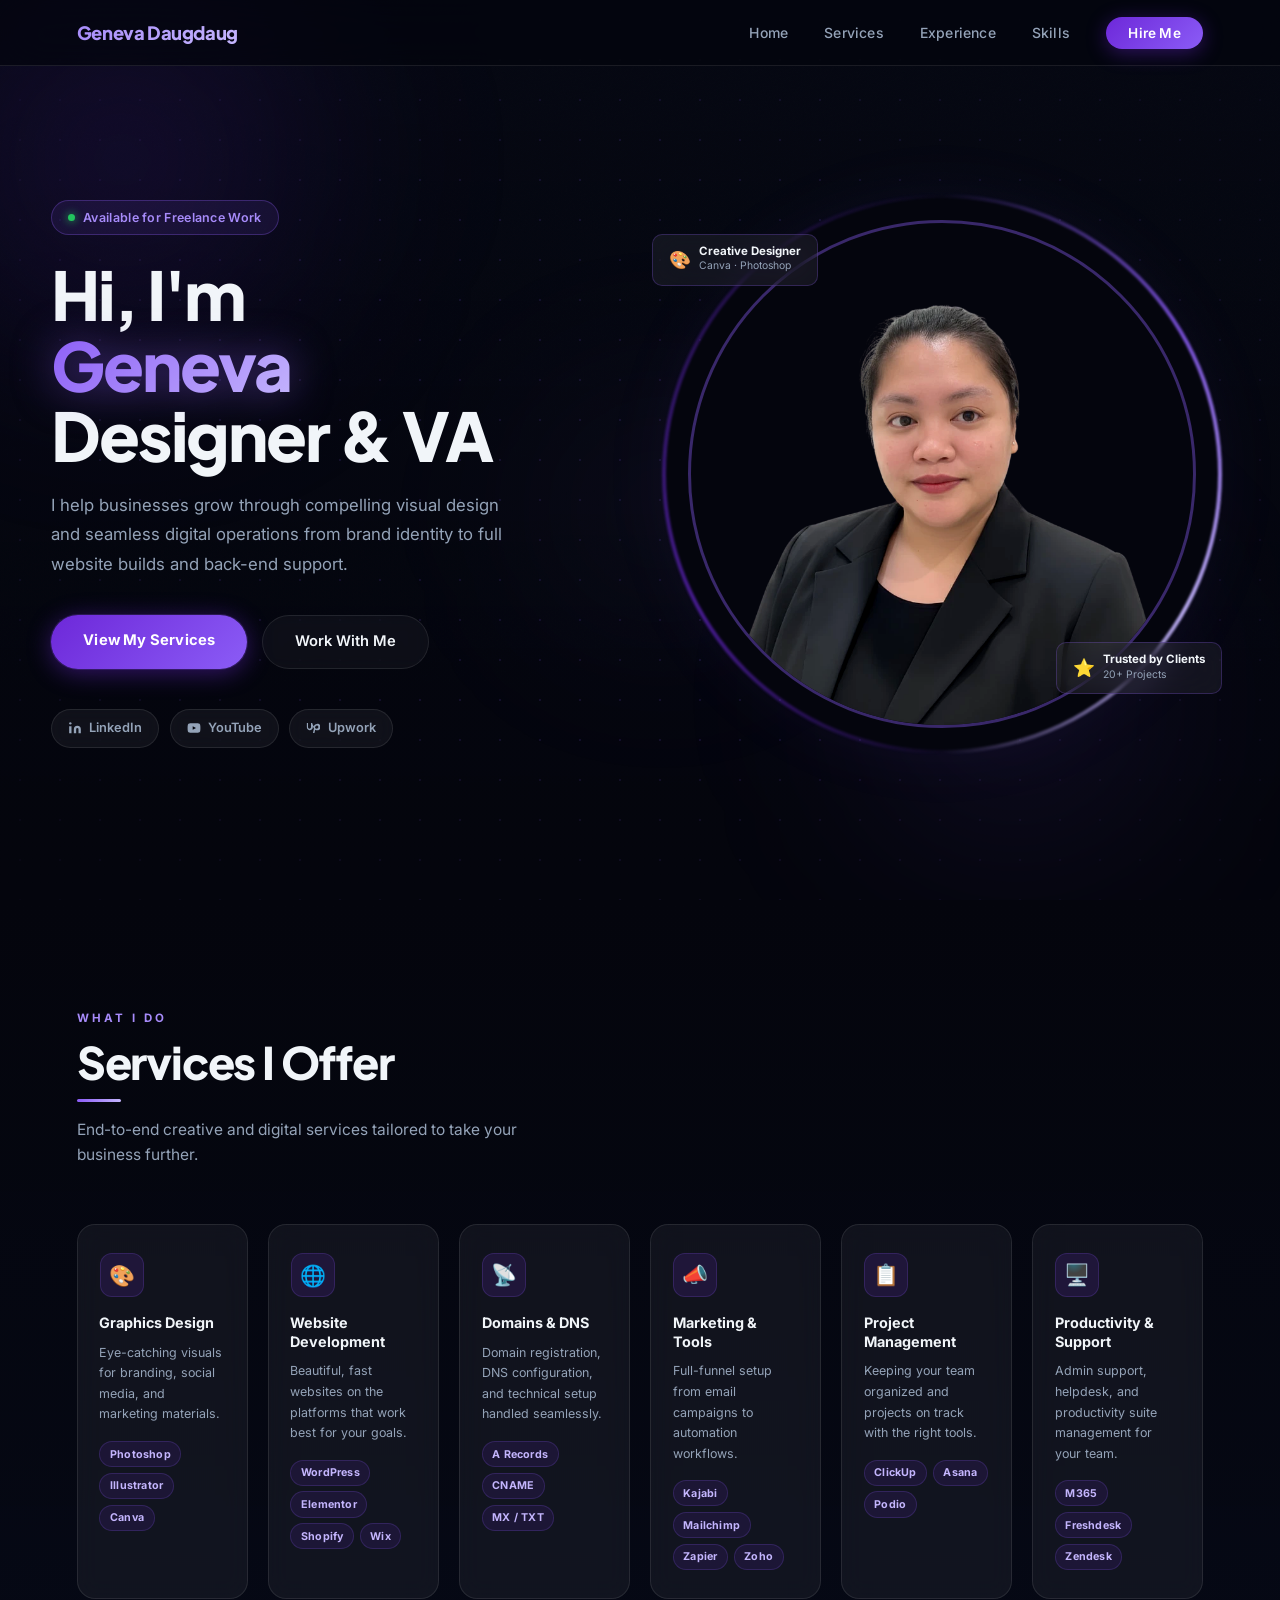
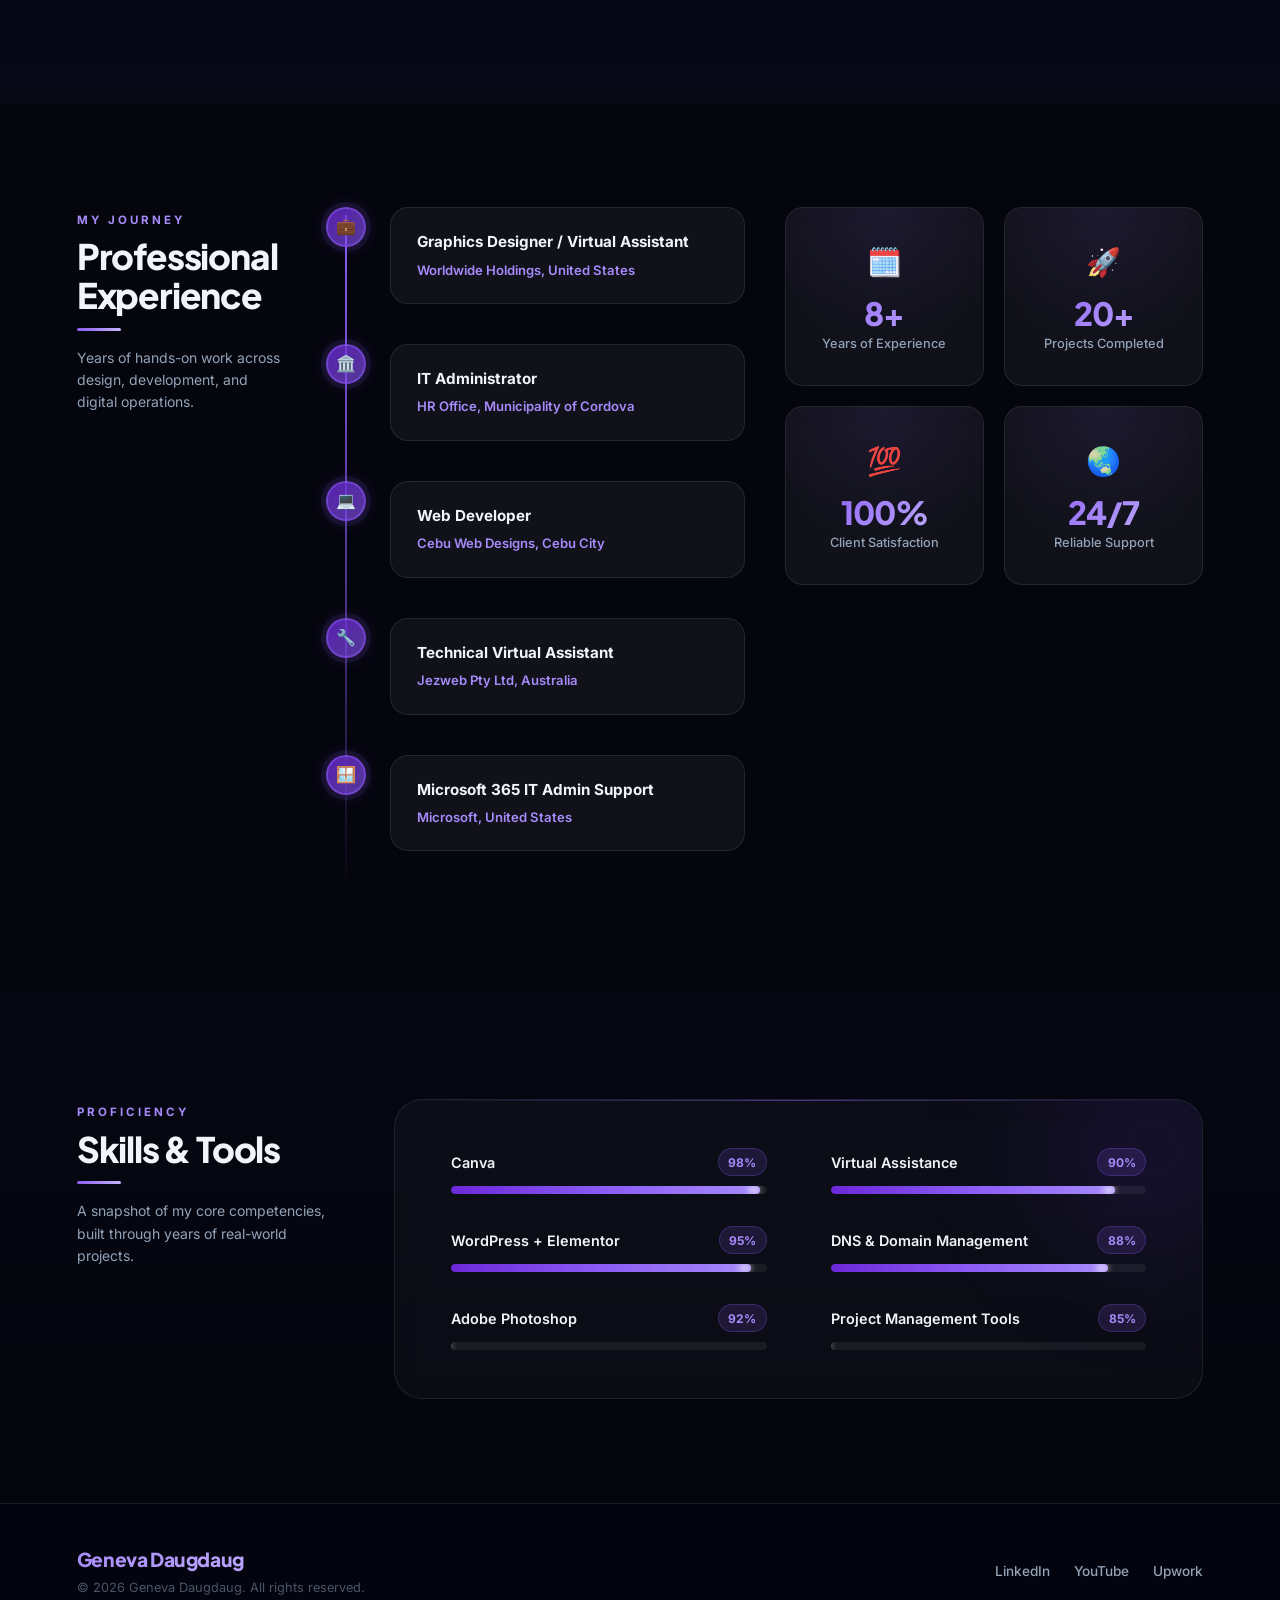
==== commit 9522fa12: "perf: convert portrait image to WebP (89% smaller, 300KB -> 34KB) Uses <picture> element with WebP s" ====
--- a/index.html
+++ b/index.html
@@ -75,7 +75,10 @@
         <div class="ring-outer"></div>
 
         <div class="portrait-img">
-          <img src="imgs/gnv-nobg.png" alt="Geneva Daugdaug" />
+          <picture>
+            <source srcset="imgs/gnv-nobg.webp" type="image/webp" />
+            <img src="imgs/gnv-nobg.png" alt="Geneva Daugdaug" />
+          </picture>
         </div>
 
         <!-- Floating particles -->
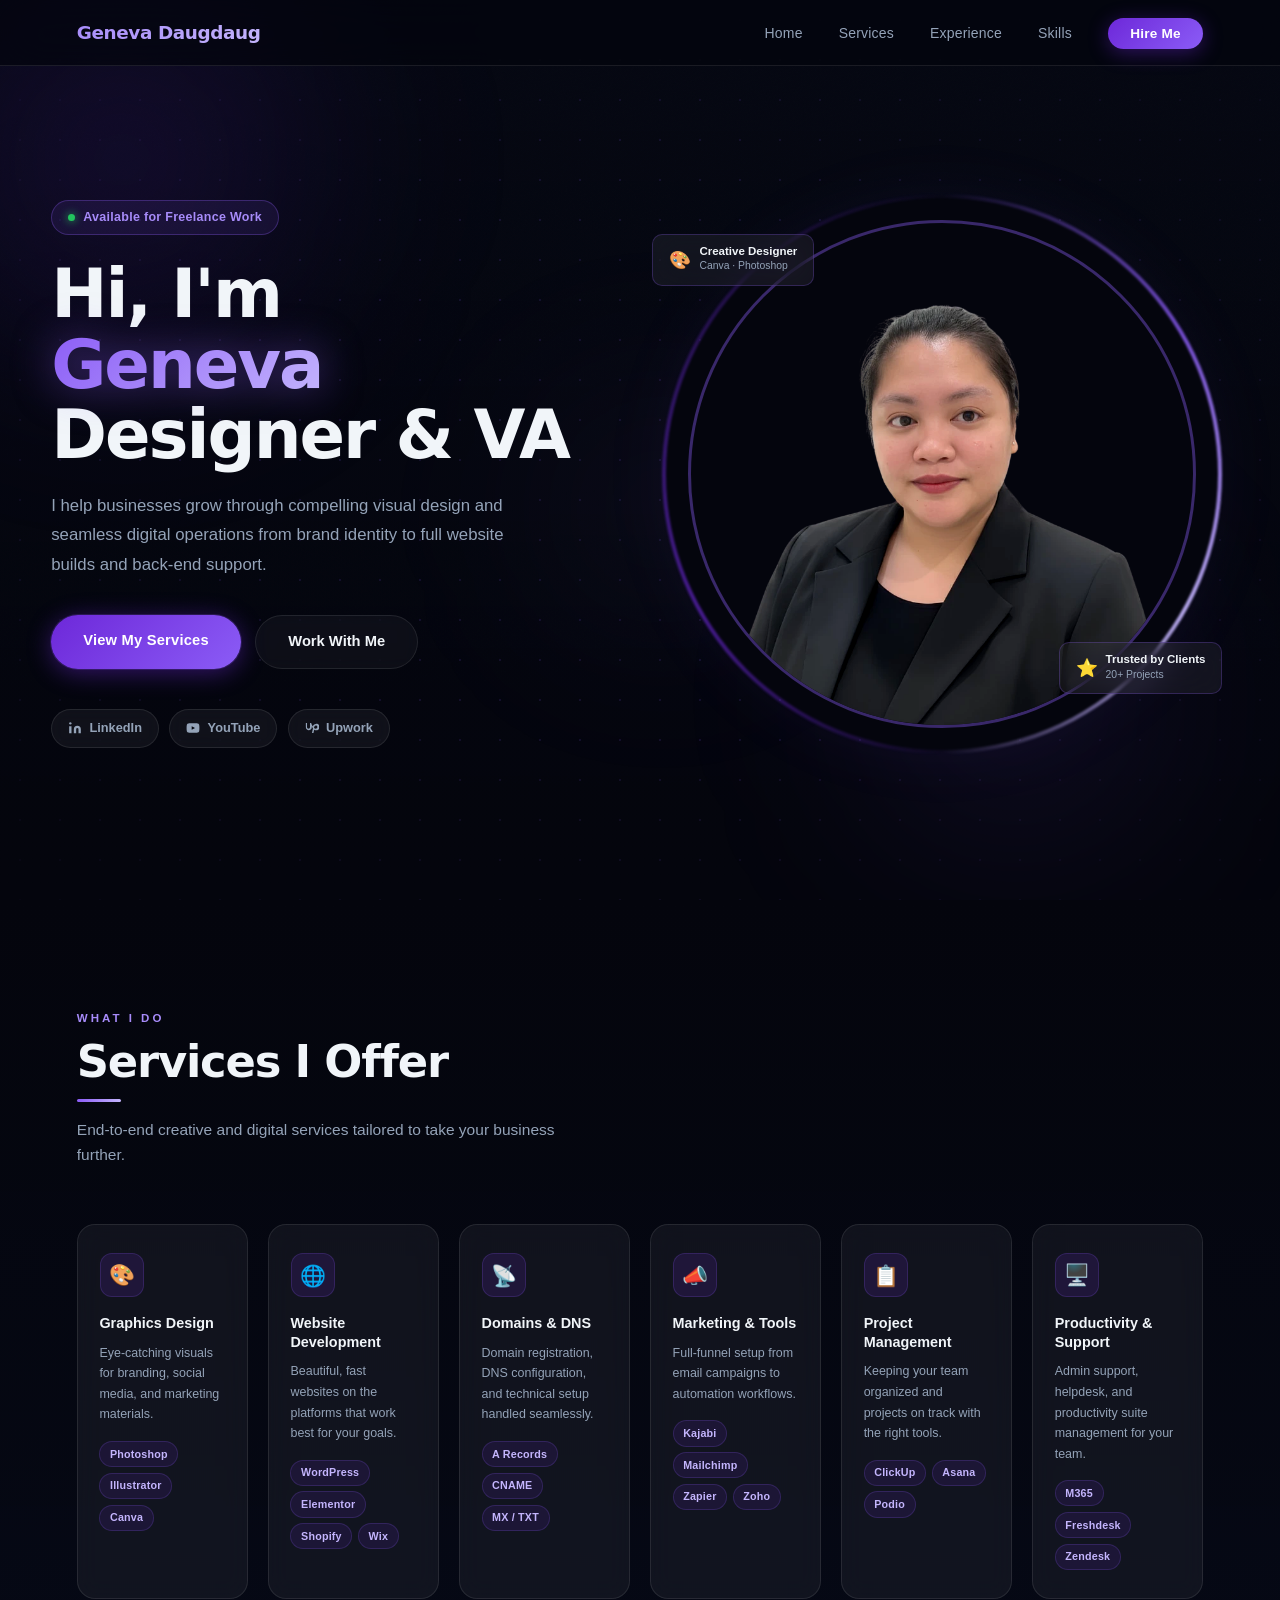
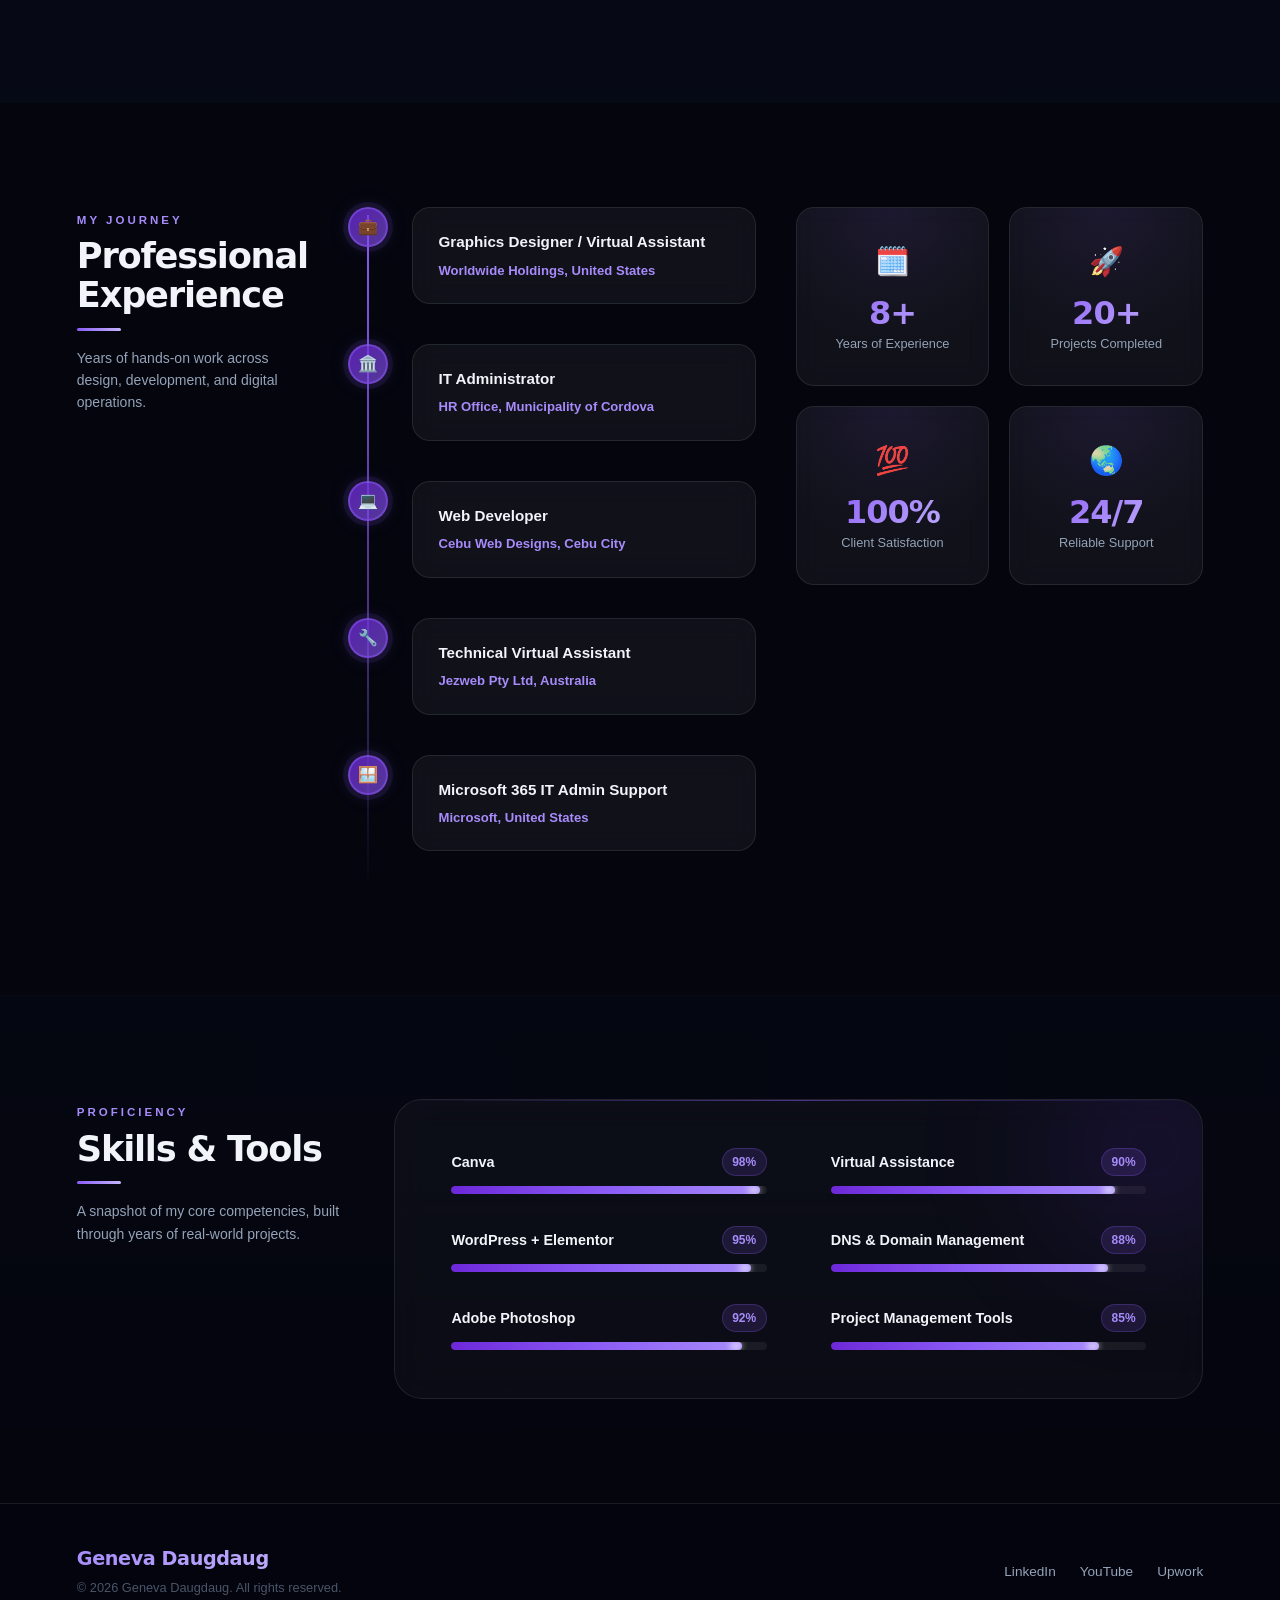
==== commit d80bce40: "v1.6.0 — Performance & Font Optimization - Extract CSS to style.css, add GD favicon, convert portrai" ====
--- a/index.html
+++ b/index.html
@@ -5,9 +5,6 @@
   <meta name="viewport" content="width=device-width, initial-scale=1.0" />
   <title>Geneva Daugdaug - Designer & Virtual Assistant</title>
   <link rel="icon" type="image/svg+xml" href="favicon.svg" />
-  <link rel="preconnect" href="https://fonts.googleapis.com" />
-  <link rel="preconnect" href="https://fonts.gstatic.com" crossorigin />
-  <link href="https://fonts.googleapis.com/css2?family=Inter:wght@300;400;500;600;700;800;900&family=Plus+Jakarta+Sans:wght@700;800;900&display=swap" rel="stylesheet" />
   <link rel="stylesheet" href="style.css" />
 </head>
 <body>
--- a/style.css
+++ b/style.css
@@ -28,7 +28,7 @@
 html { scroll-behavior: smooth; }
 
 body {
-  font-family: 'Inter', sans-serif;
+  font-family: -apple-system, BlinkMacSystemFont, 'Segoe UI', Roboto, Oxygen, Ubuntu, Cantarell, sans-serif;
   background: var(--bg-deep);
   color: var(--text);
   overflow-x: hidden;
@@ -68,7 +68,7 @@
 }
 
 .nav-logo {
-  font-family: 'Plus Jakarta Sans', sans-serif;
+  font-family: 'Segoe UI', system-ui, -apple-system, sans-serif;
   font-size: 1.15rem;
   font-weight: 800;
   background: linear-gradient(135deg, var(--purple-3), var(--purple-4));
@@ -186,7 +186,7 @@
 
 /* Headline */
 .hero-headline {
-  font-family: 'Plus Jakarta Sans', sans-serif;
+  font-family: 'Segoe UI', system-ui, -apple-system, sans-serif;
   font-size: clamp(2.6rem, 5.5vw, 4.2rem);
   font-weight: 900;
   line-height: 1.05;
@@ -415,7 +415,7 @@
   margin-bottom: 0.6rem;
 }
 .section-title {
-  font-family: 'Plus Jakarta Sans', sans-serif;
+  font-family: 'Segoe UI', system-ui, -apple-system, sans-serif;
   font-size: clamp(1.9rem, 4vw, 2.8rem);
   font-weight: 900;
   letter-spacing: -1.2px;
@@ -631,7 +631,7 @@
 }
 .stat-emoji { font-size: 1.75rem; margin-bottom: 0.75rem; }
 .stat-num {
-  font-family: 'Plus Jakarta Sans', sans-serif;
+  font-family: 'Segoe UI', system-ui, -apple-system, sans-serif;
   font-size: 2rem;
   font-weight: 900;
   background: linear-gradient(135deg, var(--purple-2), var(--purple-4));
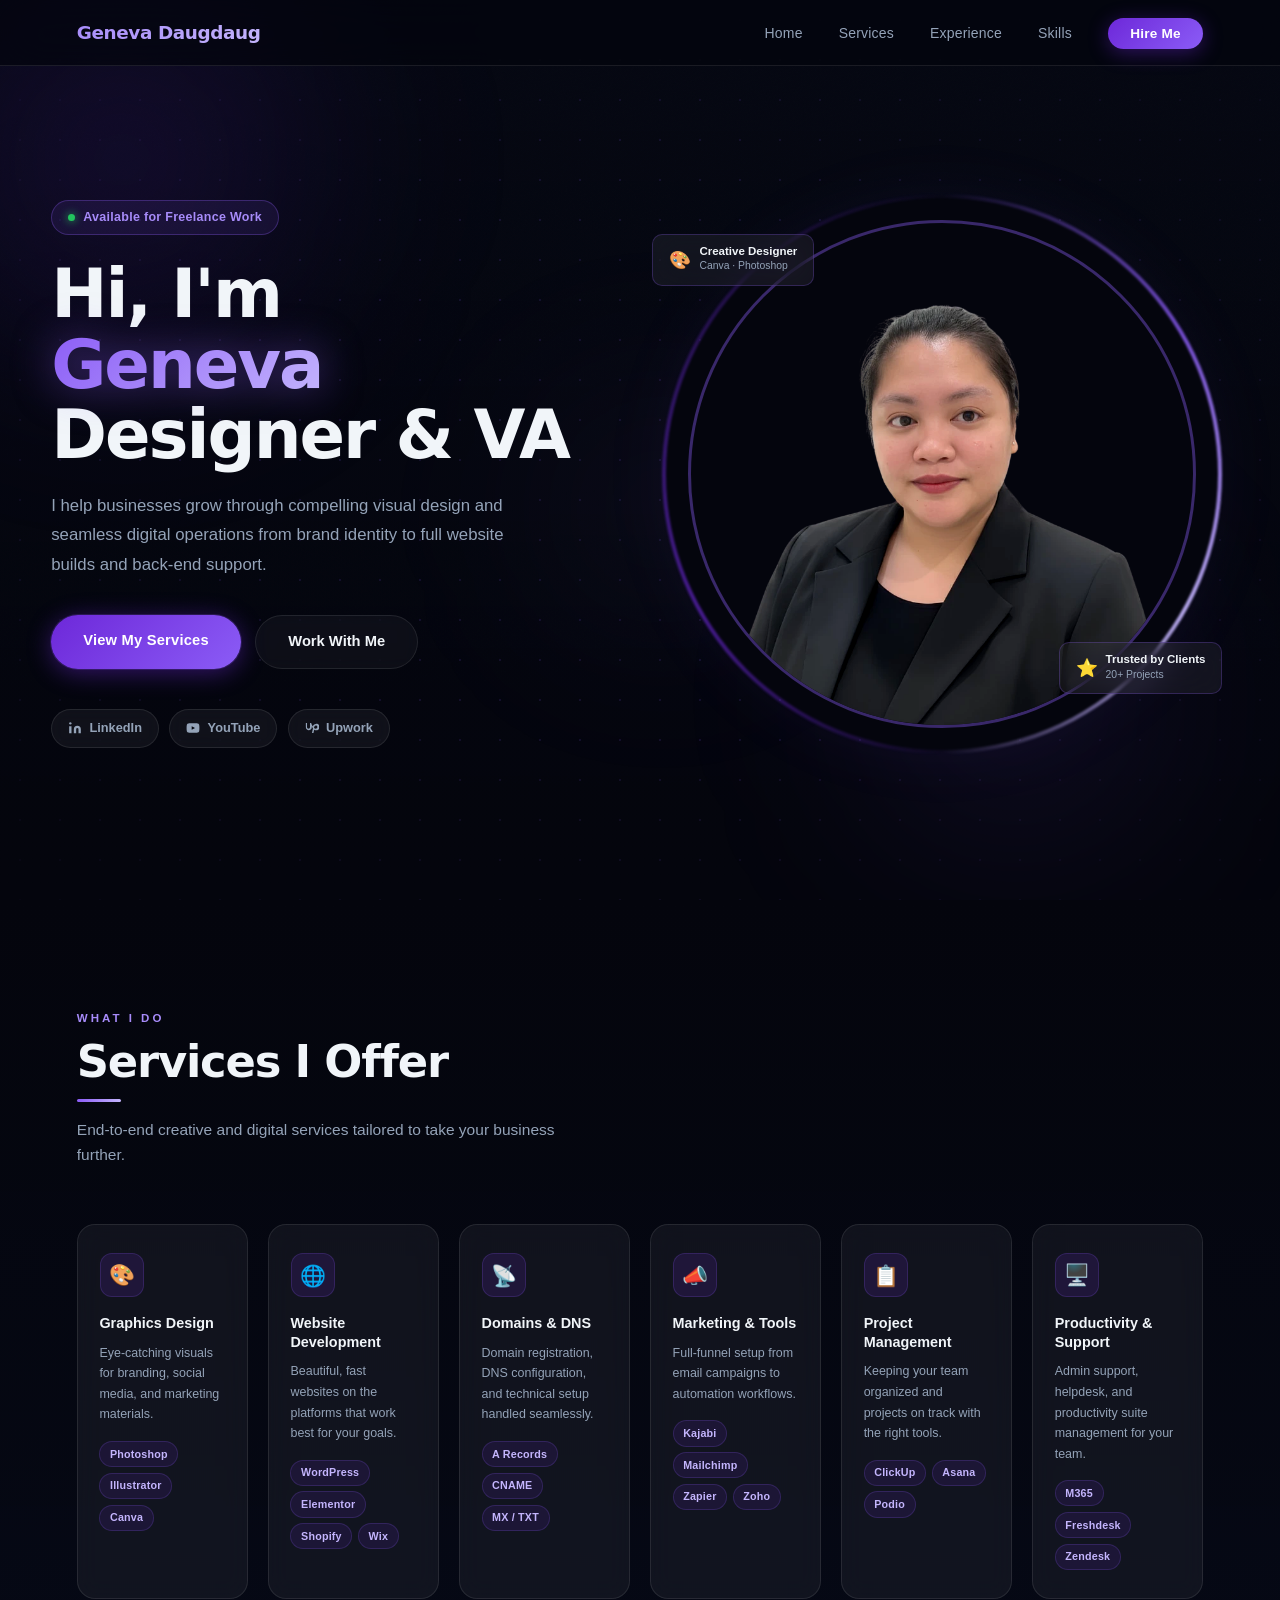
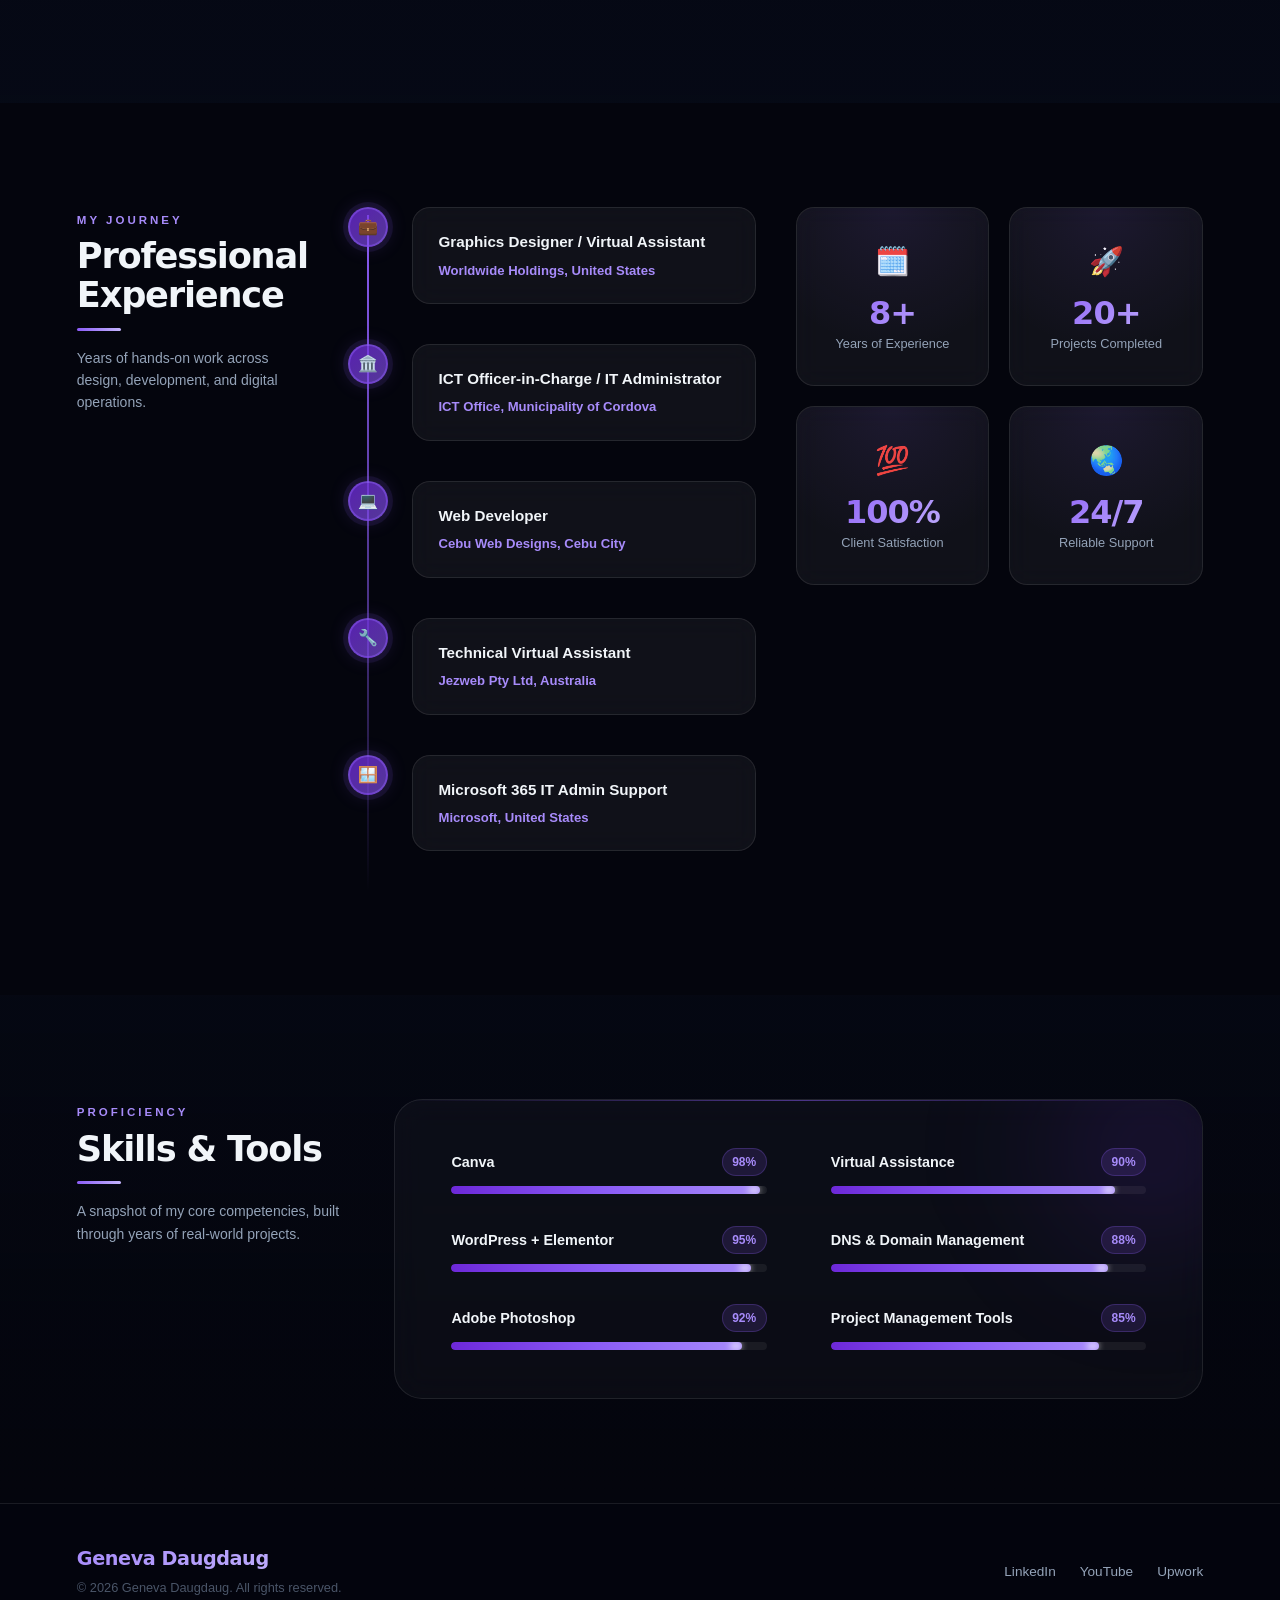
==== commit 3a500922: "Update IT Administrator role title and office name in experience section Co-Authored-By: Claude Sonn" ====
--- a/index.html
+++ b/index.html
@@ -207,8 +207,8 @@
         <div class="tl-item reveal reveal-delay-1">
           <div class="tl-icon">🏛️</div>
           <div class="tl-card">
-            <div class="tl-role">IT Administrator</div>
-            <div class="tl-org">HR Office, Municipality of Cordova</div>
+            <div class="tl-role">ICT Officer-in-Charge / IT Administrator</div>
+            <div class="tl-org">ICT Office, Municipality of Cordova</div>
           </div>
         </div>
 
